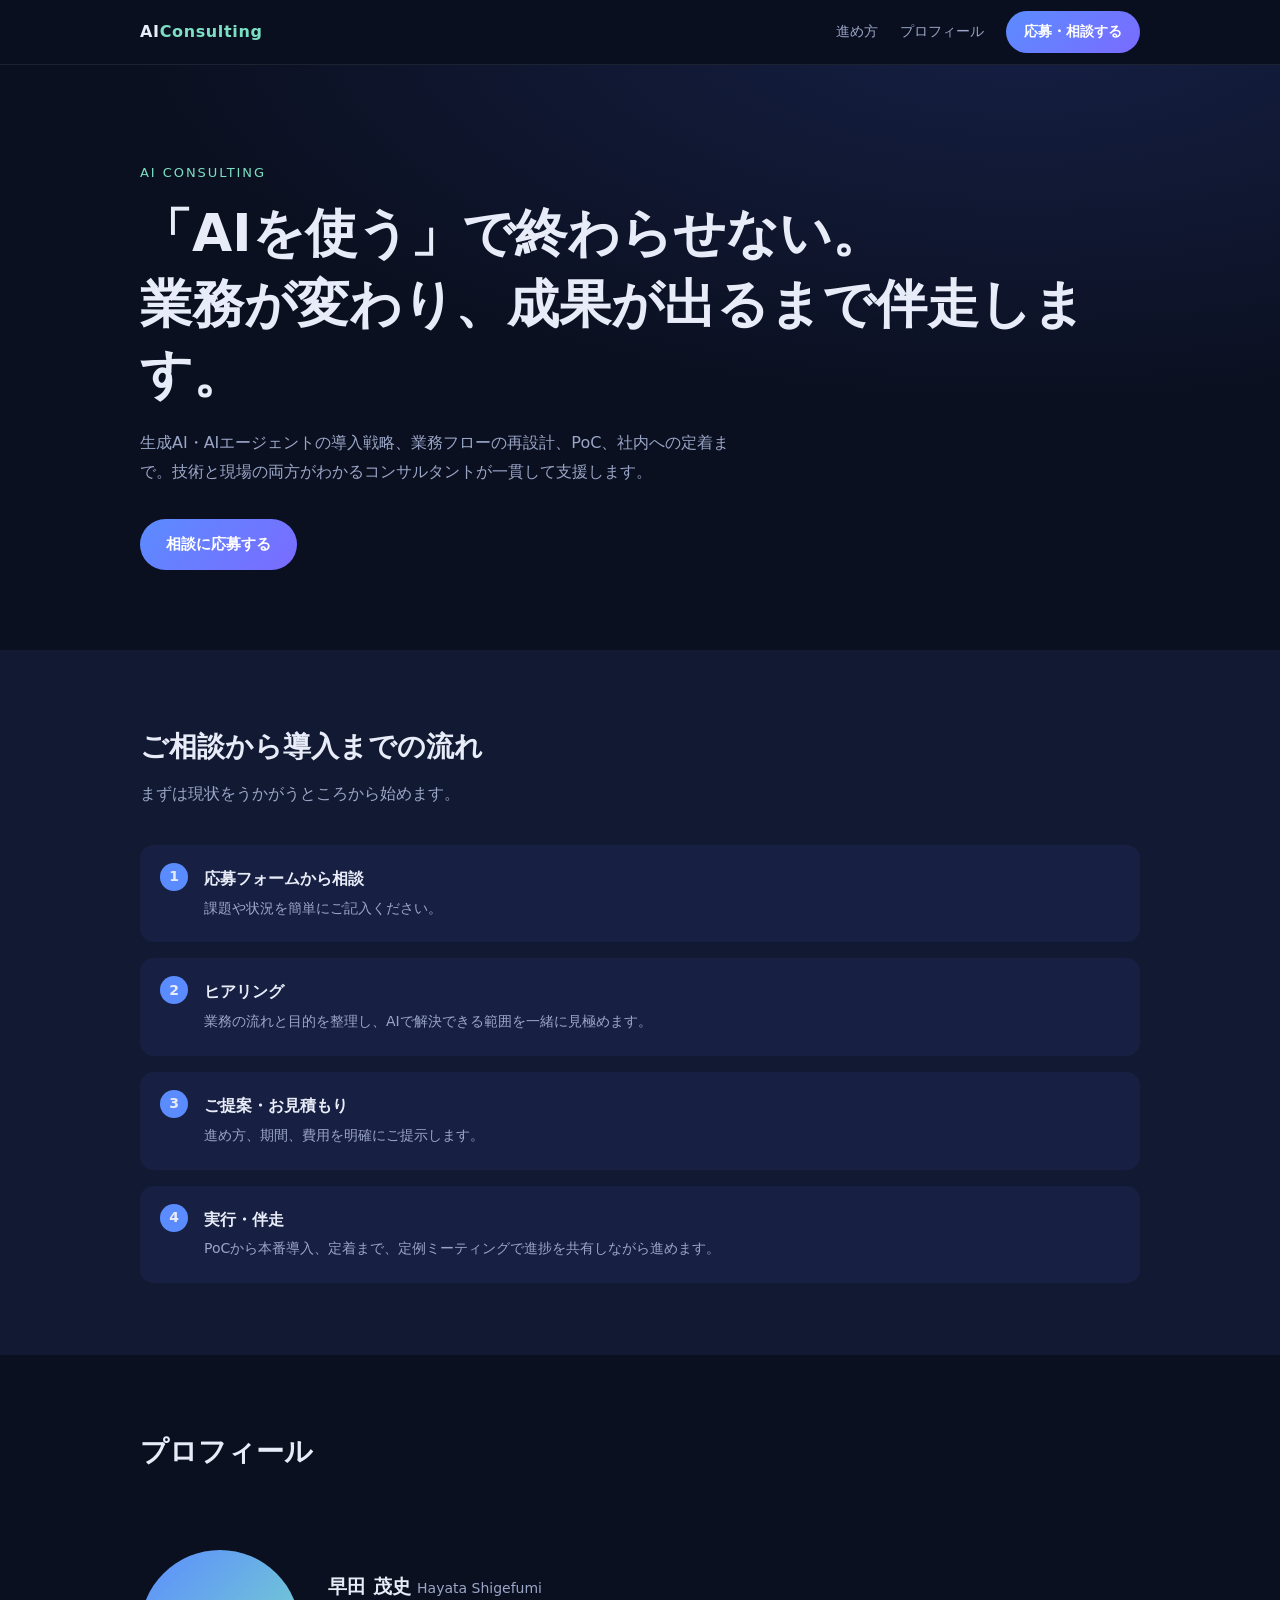
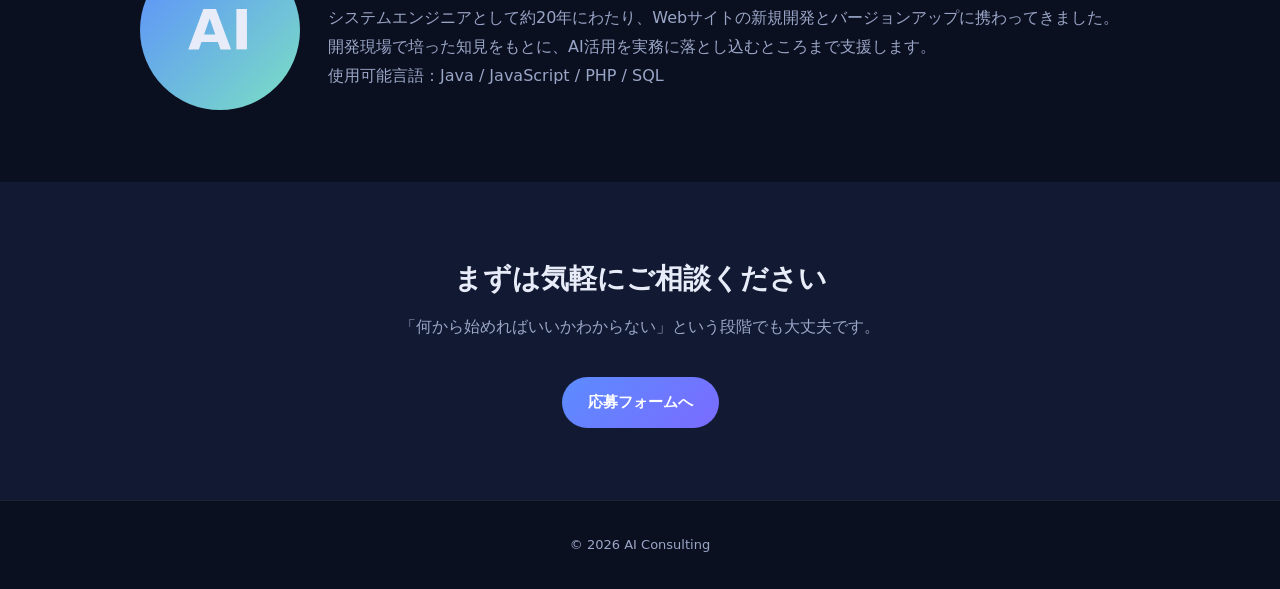
==== index.html @ e2d577fd "プロフィール欄に経歴と使用可能言語を追加 Co-Authored-By: Claude Sonnet 5.5 <noreply@anthropic.com>" ====
<!doctype html>
<html lang="ja">
<head>
<meta charset="utf-8">
<meta name="viewport" content="width=device-width, initial-scale=1">
<title>AIコンサルタント | 業務にAIを導入し、成果につなげる</title>
<meta name="description" content="AI導入の戦略設計からPoC、業務への定着まで伴走するAIコンサルタントのサイトです。">
<link rel="stylesheet" href="style.css">
</head>
<body>
<header>
  <div class="wrap">
    <a href="index.html" class="logo">AI<span>Consulting</span></a>
    <nav>
      <a href="#flow" class="hide">進め方</a>
      <a href="#about" class="hide">プロフィール</a>
      <a href="apply.html" class="btn">応募・相談する</a>
    </nav>
  </div>
</header>

<main>
  <div class="hero">
    <div class="wrap">
      <div class="tag">AI CONSULTING</div>
      <h1>「AIを使う」で終わらせない。<br>業務が変わり、成果が出るまで伴走します。</h1>
      <p>生成AI・AIエージェントの導入戦略、業務フローの再設計、PoC、社内への定着まで。技術と現場の両方がわかるコンサルタントが一貫して支援します。</p>
      <div class="cta">
        <a href="apply.html" class="btn">相談に応募する</a>
      </div>
    </div>
  </div>

  <section id="flow" class="alt">
    <div class="wrap">
      <h2>ご相談から導入までの流れ</h2>
      <p class="lead">まずは現状をうかがうところから始めます。</p>
      <ol class="steps">
        <li><b>応募フォームから相談</b><span>課題や状況を簡単にご記入ください。</span></li>
        <li><b>ヒアリング</b><span>業務の流れと目的を整理し、AIで解決できる範囲を一緒に見極めます。</span></li>
        <li><b>ご提案・お見積もり</b><span>進め方、期間、費用を明確にご提示します。</span></li>
        <li><b>実行・伴走</b><span>PoCから本番導入、定着まで、定例ミーティングで進捗を共有しながら進めます。</span></li>
      </ol>
    </div>
  </section>

  <section id="about">
    <div class="wrap">
      <h2>プロフィール</h2>
      <p class="lead">&nbsp;</p>
      <div class="profile">
        <div class="avatar">AI</div>
        <div>
          <h3>早田 茂史 <span style="color:var(--muted);font-weight:400;font-size:14px">Hayata Shigefumi</span></h3>
          <p style="color:var(--muted)">システムエンジニアとして約20年にわたり、Webサイトの新規開発とバージョンアップに携わってきました。<br>開発現場で培った知見をもとに、AI活用を実務に落とし込むところまで支援します。<br>使用可能言語：Java / JavaScript / PHP / SQL</p>
        </div>
      </div>
    </div>
  </section>

  <section class="alt cta-band">
    <div class="wrap">
      <h2>まずは気軽にご相談ください</h2>
      <p class="lead">「何から始めればいいかわからない」という段階でも大丈夫です。</p>
      <a href="apply.html" class="btn">応募フォームへ</a>
    </div>
  </section>
</main>

<footer>© 2026 AI Consulting</footer>
</body>
</html>
---- style.css ----
:root {
  --bg: #0b1020;
  --bg2: #121a33;
  --card: #172042;
  --text: #e8ecf8;
  --muted: #9aa6c7;
  --accent: #5b8cff;
  --accent2: #7be0c3;
  --radius: 14px;
}
* { box-sizing: border-box; margin: 0; padding: 0; }
html { scroll-behavior: smooth; }
body {
  font-family: "Hiragino Sans", "Yu Gothic UI", "Meiryo", system-ui, sans-serif;
  background: var(--bg);
  color: var(--text);
  line-height: 1.8;
}
a { color: inherit; text-decoration: none; }
.wrap { max-width: 1040px; margin: 0 auto; padding: 0 20px; }

header {
  position: sticky; top: 0; z-index: 10;
  background: rgba(11,16,32,.85); backdrop-filter: blur(8px);
  border-bottom: 1px solid #ffffff14;
}
header .wrap { display: flex; align-items: center; justify-content: space-between; height: 64px; }
.logo { font-weight: 700; letter-spacing: .04em; }
.logo span { color: var(--accent2); }
nav { display: flex; gap: 22px; align-items: center; font-size: 14px; color: var(--muted); }
nav a:hover { color: var(--text); }

.btn {
  display: inline-block; padding: 12px 26px; border-radius: 999px;
  background: linear-gradient(135deg, var(--accent), #7a6bff);
  color: #fff; font-weight: 700; border: 0; cursor: pointer; font-size: 15px;
}
.btn:hover { filter: brightness(1.1); }
.btn.ghost { background: transparent; border: 1px solid #ffffff33; color: var(--text); }
nav .btn { padding: 8px 18px; font-size: 14px; color: #fff; }

.hero { padding: 96px 0 80px; background: radial-gradient(900px 400px at 80% -10%, #2a3f8f55, transparent); }
.hero .tag { color: var(--accent2); font-size: 13px; letter-spacing: .15em; }
.hero h1 { font-size: clamp(30px, 5.5vw, 52px); line-height: 1.35; margin: 14px 0 20px; }
.hero p { color: var(--muted); max-width: 620px; margin-bottom: 32px; }
.hero .cta { display: flex; gap: 14px; flex-wrap: wrap; }

section { padding: 72px 0; }
section.alt { background: var(--bg2); }
h2 { font-size: 28px; margin-bottom: 8px; }
.lead { color: var(--muted); margin-bottom: 36px; }

.grid { display: grid; gap: 20px; grid-template-columns: repeat(auto-fit, minmax(260px, 1fr)); }
.card { background: var(--card); border: 1px solid #ffffff12; border-radius: var(--radius); padding: 26px; }
.card .num { color: var(--accent2); font-weight: 700; font-size: 13px; letter-spacing: .1em; }
.card h3 { margin: 6px 0 8px; font-size: 18px; }
.card p { color: var(--muted); font-size: 14px; }

.steps { counter-reset: s; display: grid; gap: 16px; }
.steps li { list-style: none; background: var(--card); border-radius: var(--radius); padding: 20px 20px 20px 64px; position: relative; }
.steps li::before {
  counter-increment: s; content: counter(s);
  position: absolute; left: 20px; top: 18px; width: 28px; height: 28px; border-radius: 50%;
  background: var(--accent); display: grid; place-items: center; font-weight: 700; font-size: 14px;
}
.steps b { display: block; }
.steps span { color: var(--muted); font-size: 14px; }

.profile { display: grid; gap: 28px; grid-template-columns: 160px 1fr; align-items: center; }
.avatar { width: 160px; height: 160px; border-radius: 50%; background: linear-gradient(135deg, var(--accent), var(--accent2)); display: grid; place-items: center; font-size: 56px; font-weight: 700; }
@media (max-width: 640px) { .profile { grid-template-columns: 1fr; } nav a.hide { display: none; } }

.cta-band { text-align: center; }
footer { padding: 32px 0; text-align: center; color: var(--muted); font-size: 13px; border-top: 1px solid #ffffff14; }

/* form */
.form-wrap { max-width: 680px; margin: 0 auto; padding: 56px 20px 80px; }
form { background: var(--card); border-radius: var(--radius); padding: 32px; border: 1px solid #ffffff12; }
.field { margin-bottom: 22px; }
label, legend { display: block; font-weight: 700; font-size: 14px; margin-bottom: 6px; }
.req { color: #ff8a8a; font-size: 12px; margin-left: 6px; }
input[type=text], input[type=email], input[type=tel], select, textarea {
  width: 100%; padding: 12px 14px; border-radius: 10px; border: 1px solid #ffffff2a;
  background: #0d1430; color: var(--text); font: inherit;
}
input:focus, select:focus, textarea:focus { outline: 2px solid var(--accent); border-color: transparent; }
textarea { min-height: 150px; resize: vertical; }
fieldset { border: 0; }
.checks { display: flex; flex-wrap: wrap; gap: 10px 18px; }
.checks label { font-weight: 400; display: flex; gap: 6px; align-items: center; margin: 0; }
.error { color: #ff8a8a; font-size: 13px; margin-top: 4px; display: none; }
.field.invalid .error { display: block; }
.field.invalid input, .field.invalid select, .field.invalid textarea { border-color: #ff8a8a; }
.note { color: var(--muted); font-size: 13px; }
.thanks { display: none; text-align: center; padding: 40px 10px; }
.thanks h2 { color: var(--accent2); }
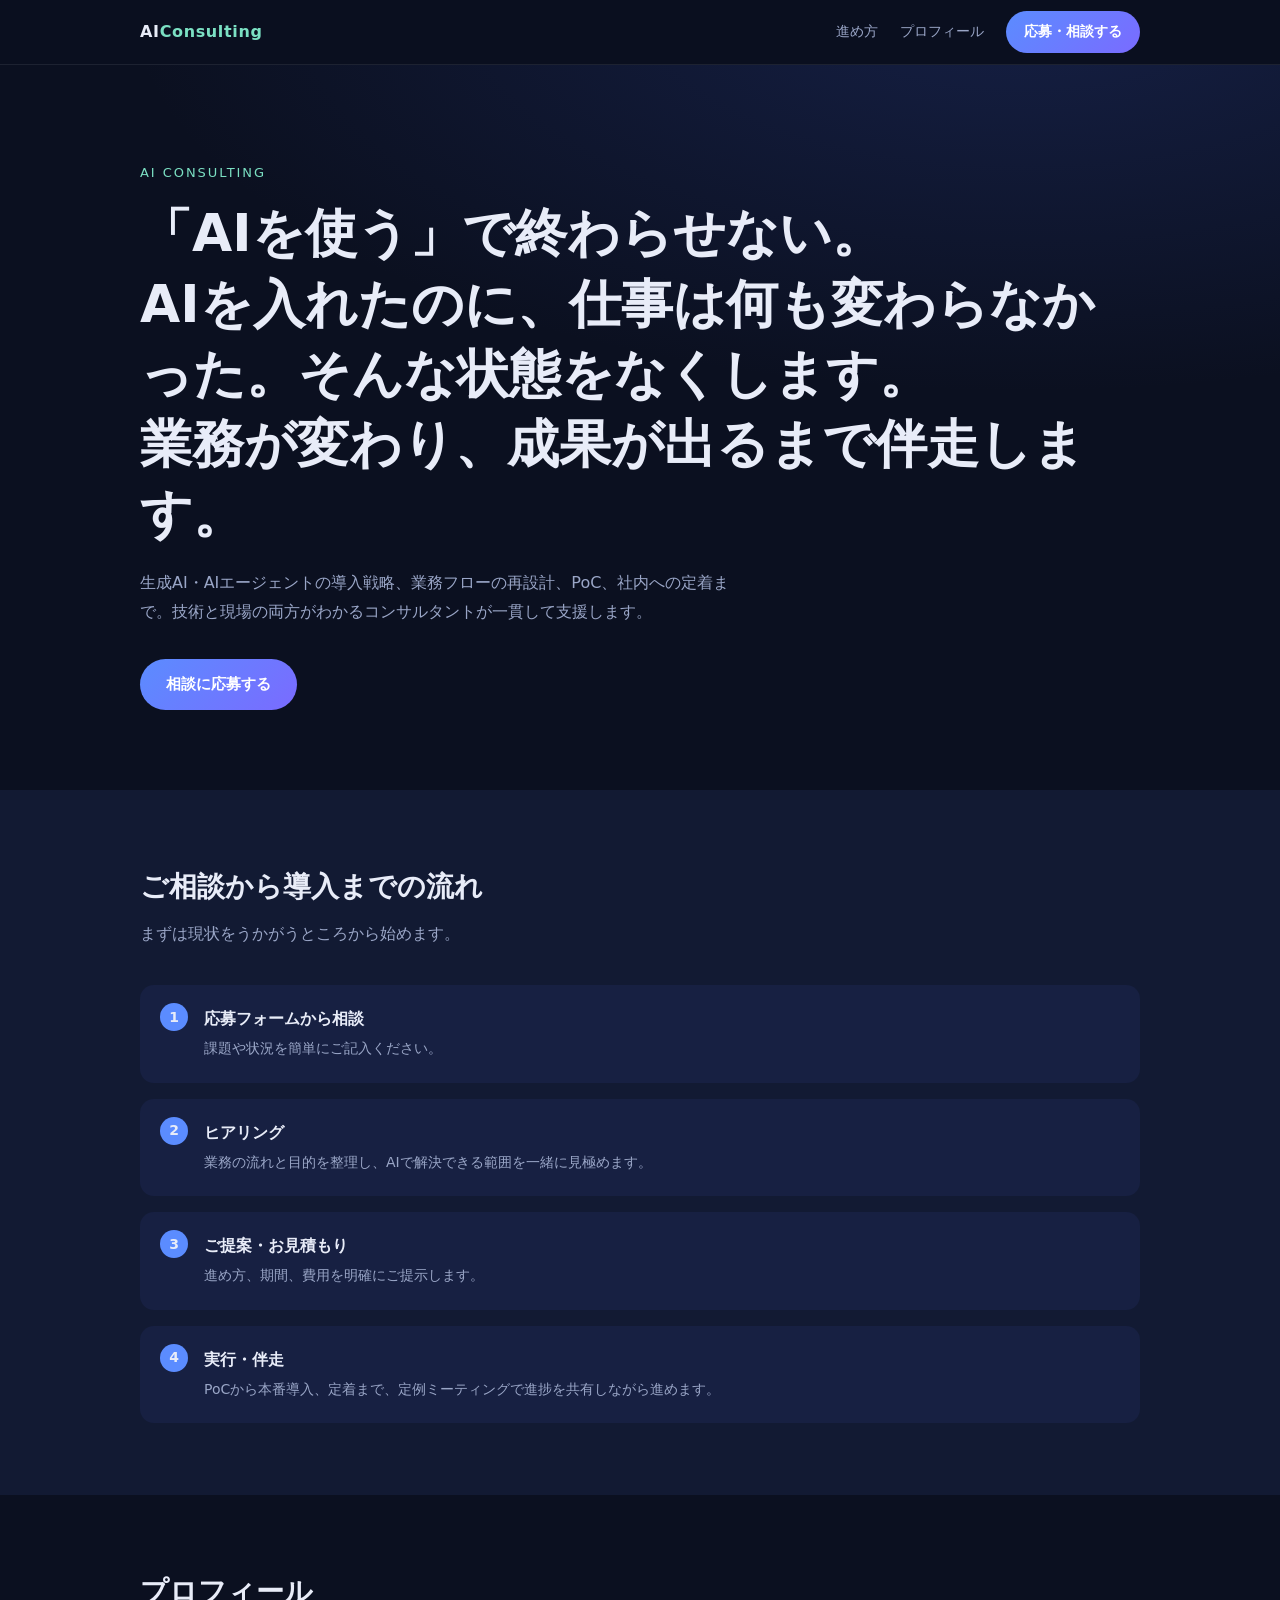
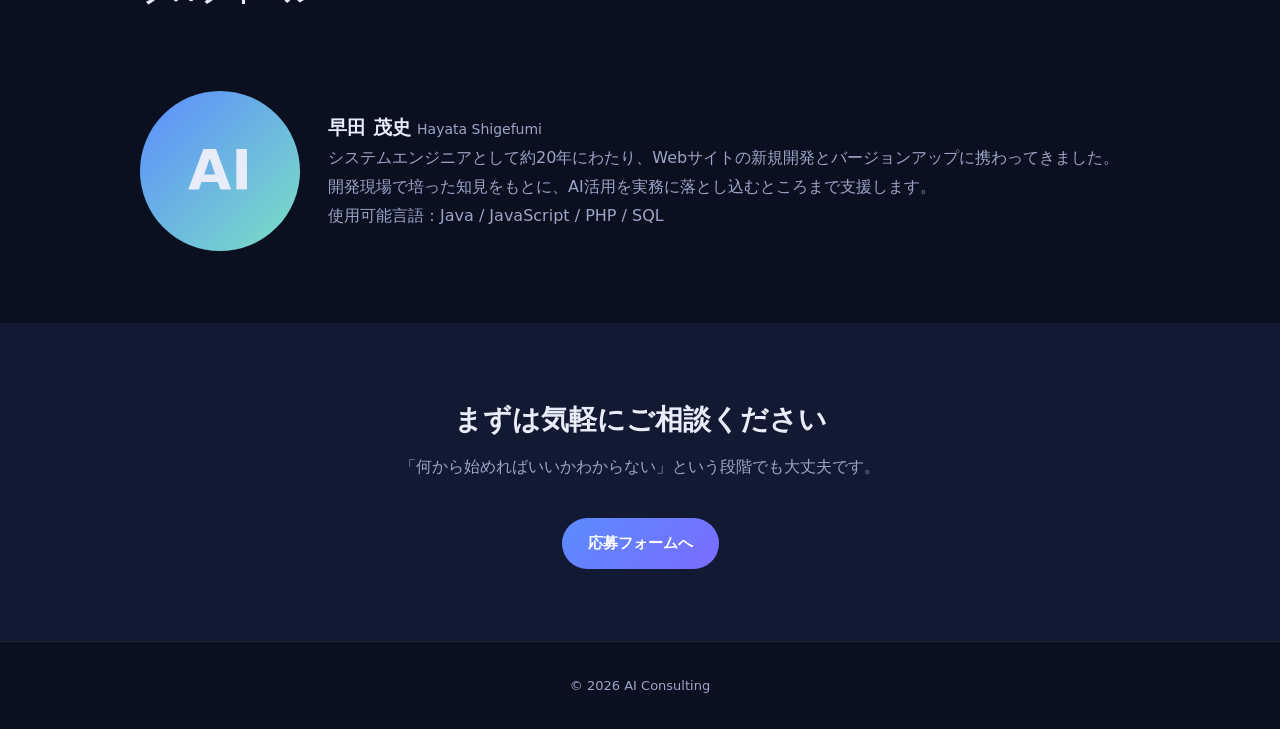
==== commit 93600d86: "ヒーローのキャッチコピーに「AIを入れても変わらない」の一文を追加 Co-Authored-By: Claude Sonnet 5.5 <noreply@anthropic.com>" ====
--- a/index.html
+++ b/index.html
@@ -23,7 +23,7 @@
   <div class="hero">
     <div class="wrap">
       <div class="tag">AI CONSULTING</div>
-      <h1>「AIを使う」で終わらせない。<br>業務が変わり、成果が出るまで伴走します。</h1>
+      <h1>「AIを使う」で終わらせない。<br>AIを入れたのに、仕事は何も変わらなかった。そんな状態をなくします。<br>業務が変わり、成果が出るまで伴走します。</h1>
       <p>生成AI・AIエージェントの導入戦略、業務フローの再設計、PoC、社内への定着まで。技術と現場の両方がわかるコンサルタントが一貫して支援します。</p>
       <div class="cta">
         <a href="apply.html" class="btn">相談に応募する</a>
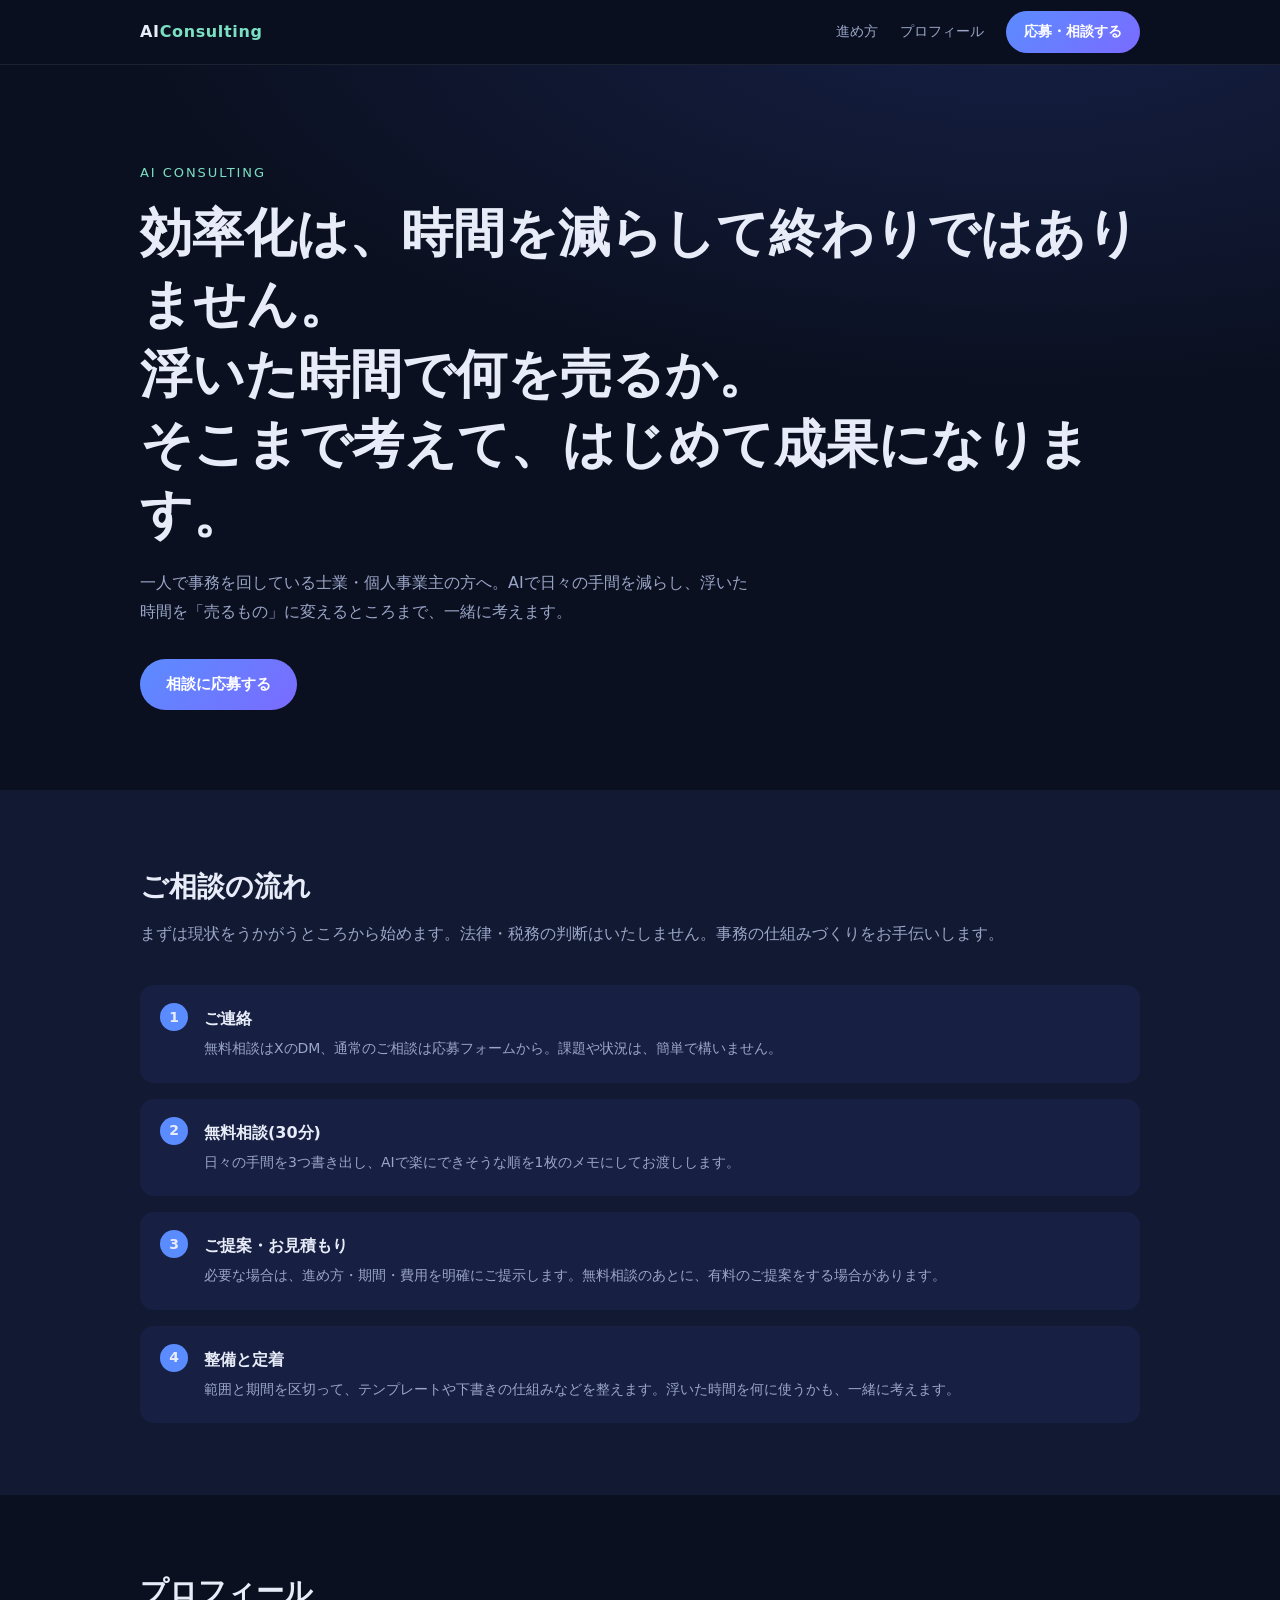
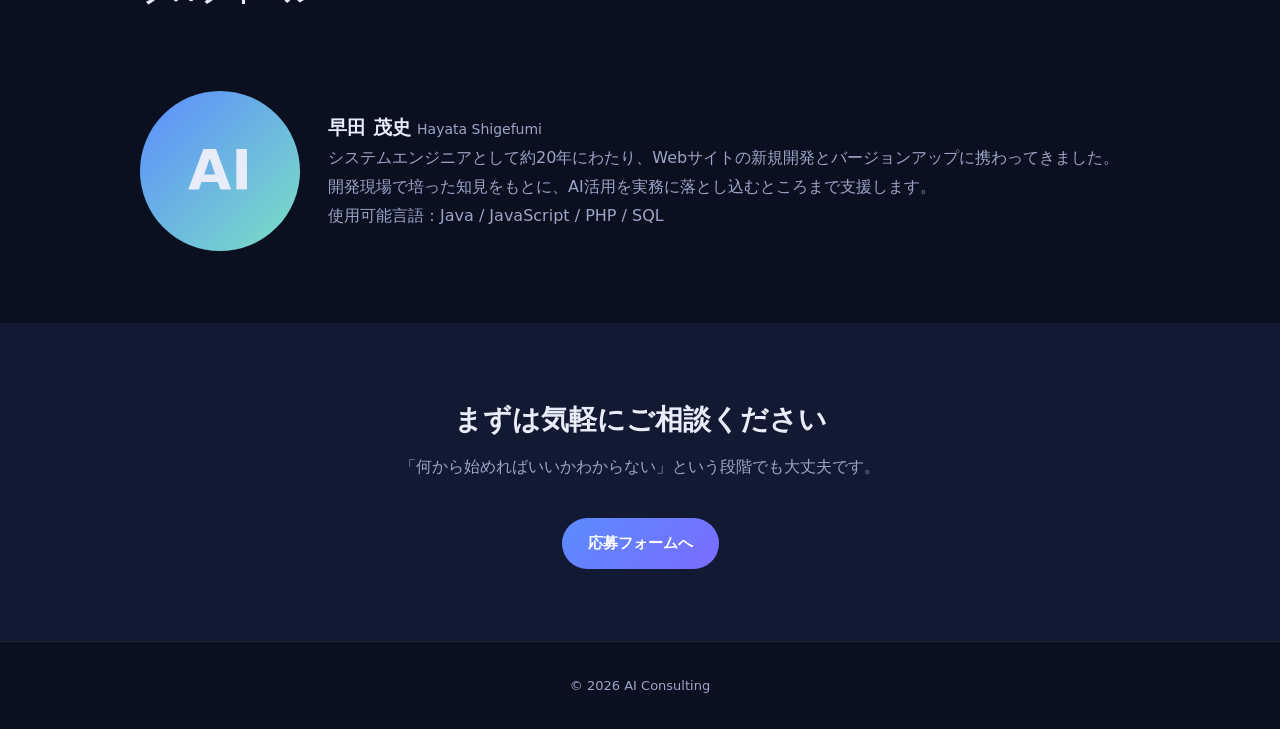
==== commit 826dea1f: "士業・個人事業主向けに文面を変更 Co-Authored-By: Claude Sonnet 5.5 <noreply@anthropic.com>" ====
--- a/index.html
+++ b/index.html
@@ -3,8 +3,8 @@
 <head>
 <meta charset="utf-8">
 <meta name="viewport" content="width=device-width, initial-scale=1">
-<title>AIコンサルタント | 業務にAIを導入し、成果につなげる</title>
-<meta name="description" content="AI導入の戦略設計からPoC、業務への定着まで伴走するAIコンサルタントのサイトです。">
+<title>AIコンサルタント | 事務をAIで楽にし、浮いた時間の使い道まで考える</title>
+<meta name="description" content="一人で事務を回している士業・個人事業主の方向けに、AIで手間を減らし、浮いた時間で何を売るかまで一緒に考えるAIコンサルタントのサイトです。">
 <link rel="stylesheet" href="style.css">
 </head>
 <body>
@@ -23,8 +23,8 @@
   <div class="hero">
     <div class="wrap">
       <div class="tag">AI CONSULTING</div>
-      <h1>「AIを使う」で終わらせない。<br>AIを入れたのに、仕事は何も変わらなかった。そんな状態をなくします。<br>業務が変わり、成果が出るまで伴走します。</h1>
-      <p>生成AI・AIエージェントの導入戦略、業務フローの再設計、PoC、社内への定着まで。技術と現場の両方がわかるコンサルタントが一貫して支援します。</p>
+      <h1>効率化は、時間を減らして終わりではありません。<br>浮いた時間で何を売るか。<br>そこまで考えて、はじめて成果になります。</h1>
+      <p>一人で事務を回している士業・個人事業主の方へ。AIで日々の手間を減らし、浮いた時間を「売るもの」に変えるところまで、一緒に考えます。</p>
       <div class="cta">
         <a href="apply.html" class="btn">相談に応募する</a>
       </div>
@@ -33,13 +33,13 @@
 
   <section id="flow" class="alt">
     <div class="wrap">
-      <h2>ご相談から導入までの流れ</h2>
-      <p class="lead">まずは現状をうかがうところから始めます。</p>
+      <h2>ご相談の流れ</h2>
+      <p class="lead">まずは現状をうかがうところから始めます。法律・税務の判断はいたしません。事務の仕組みづくりをお手伝いします。</p>
       <ol class="steps">
-        <li><b>応募フォームから相談</b><span>課題や状況を簡単にご記入ください。</span></li>
-        <li><b>ヒアリング</b><span>業務の流れと目的を整理し、AIで解決できる範囲を一緒に見極めます。</span></li>
-        <li><b>ご提案・お見積もり</b><span>進め方、期間、費用を明確にご提示します。</span></li>
-        <li><b>実行・伴走</b><span>PoCから本番導入、定着まで、定例ミーティングで進捗を共有しながら進めます。</span></li>
+        <li><b>ご連絡</b><span>無料相談は<a href="https://x.com/kuronekoChance" target="_blank" rel="noopener">XのDM</a>、通常のご相談は応募フォームから。課題や状況は、簡単で構いません。</span></li>
+        <li><b>無料相談(30分)</b><span>日々の手間を3つ書き出し、AIで楽にできそうな順を1枚のメモにしてお渡しします。</span></li>
+        <li><b>ご提案・お見積もり</b><span>必要な場合は、進め方・期間・費用を明確にご提示します。無料相談のあとに、有料のご提案をする場合があります。</span></li>
+        <li><b>整備と定着</b><span>範囲と期間を区切って、テンプレートや下書きの仕組みなどを整えます。浮いた時間を何に使うかも、一緒に考えます。</span></li>
       </ol>
     </div>
   </section>
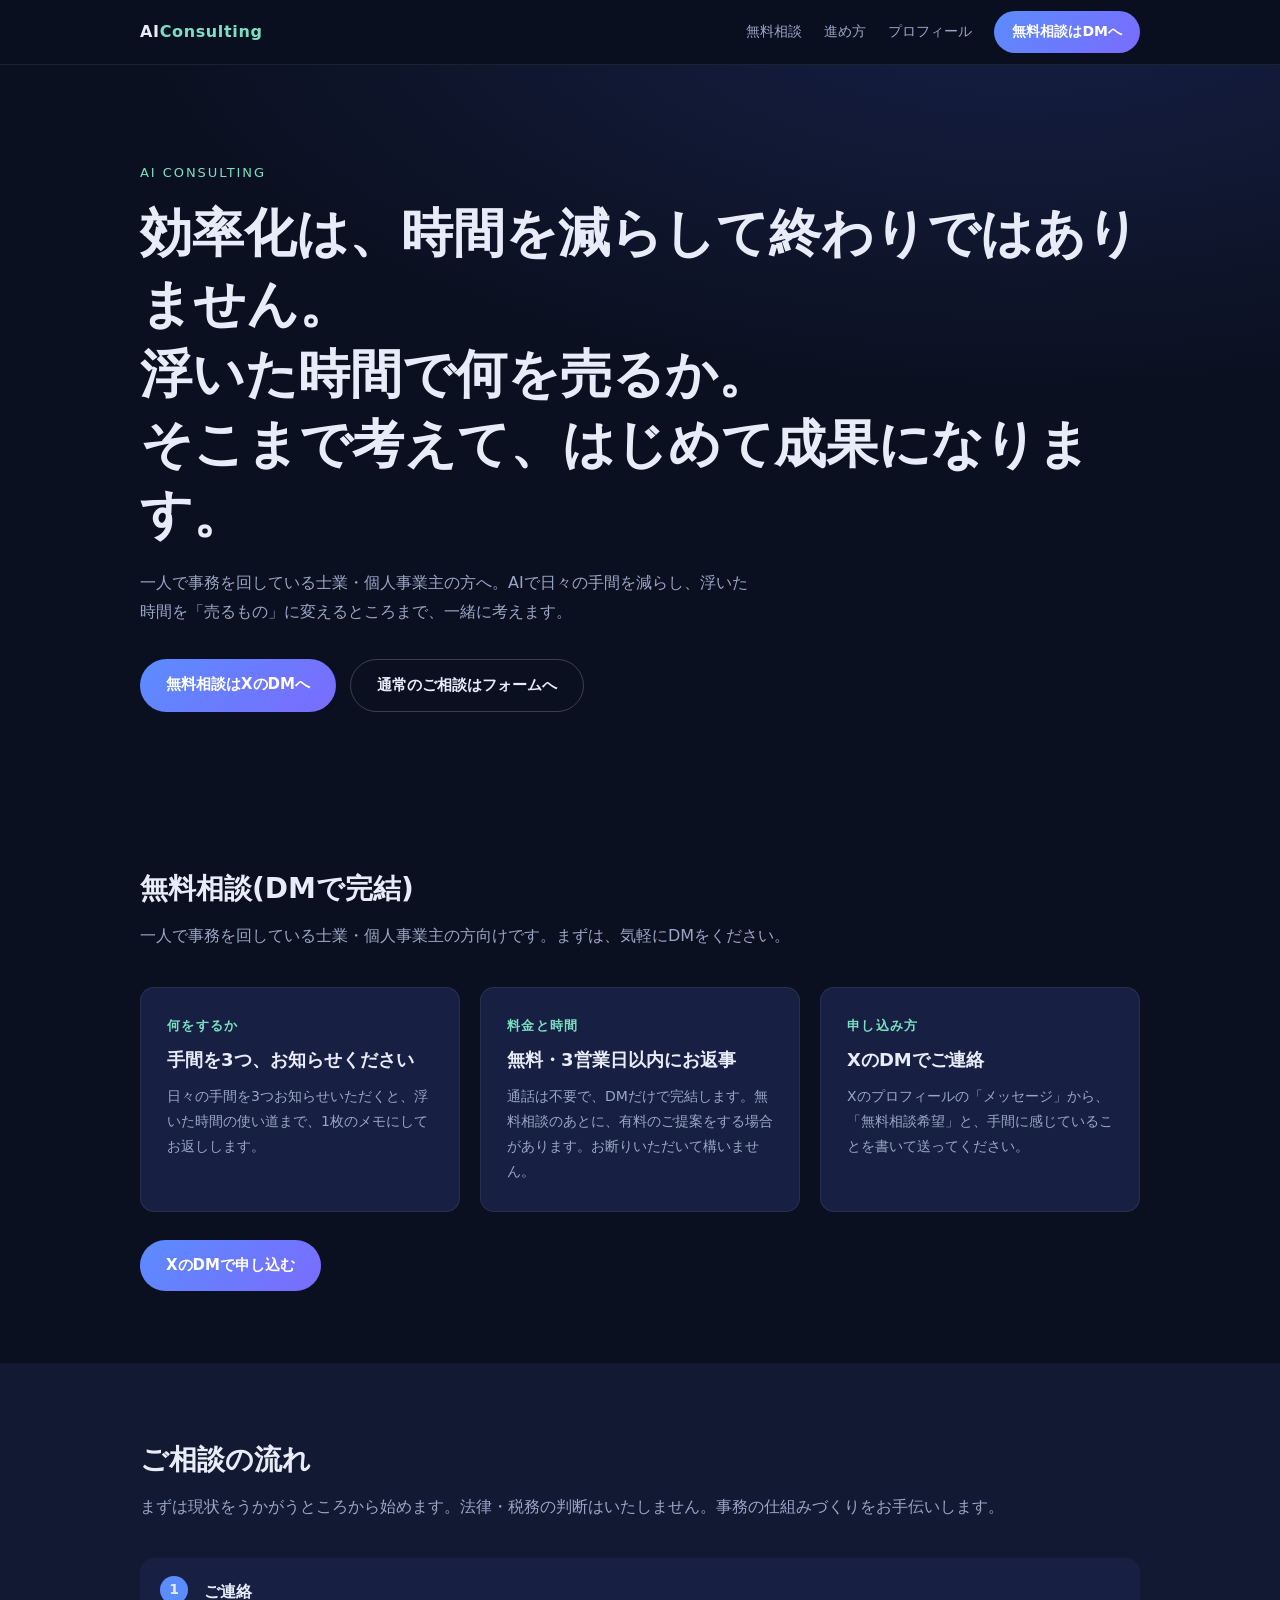
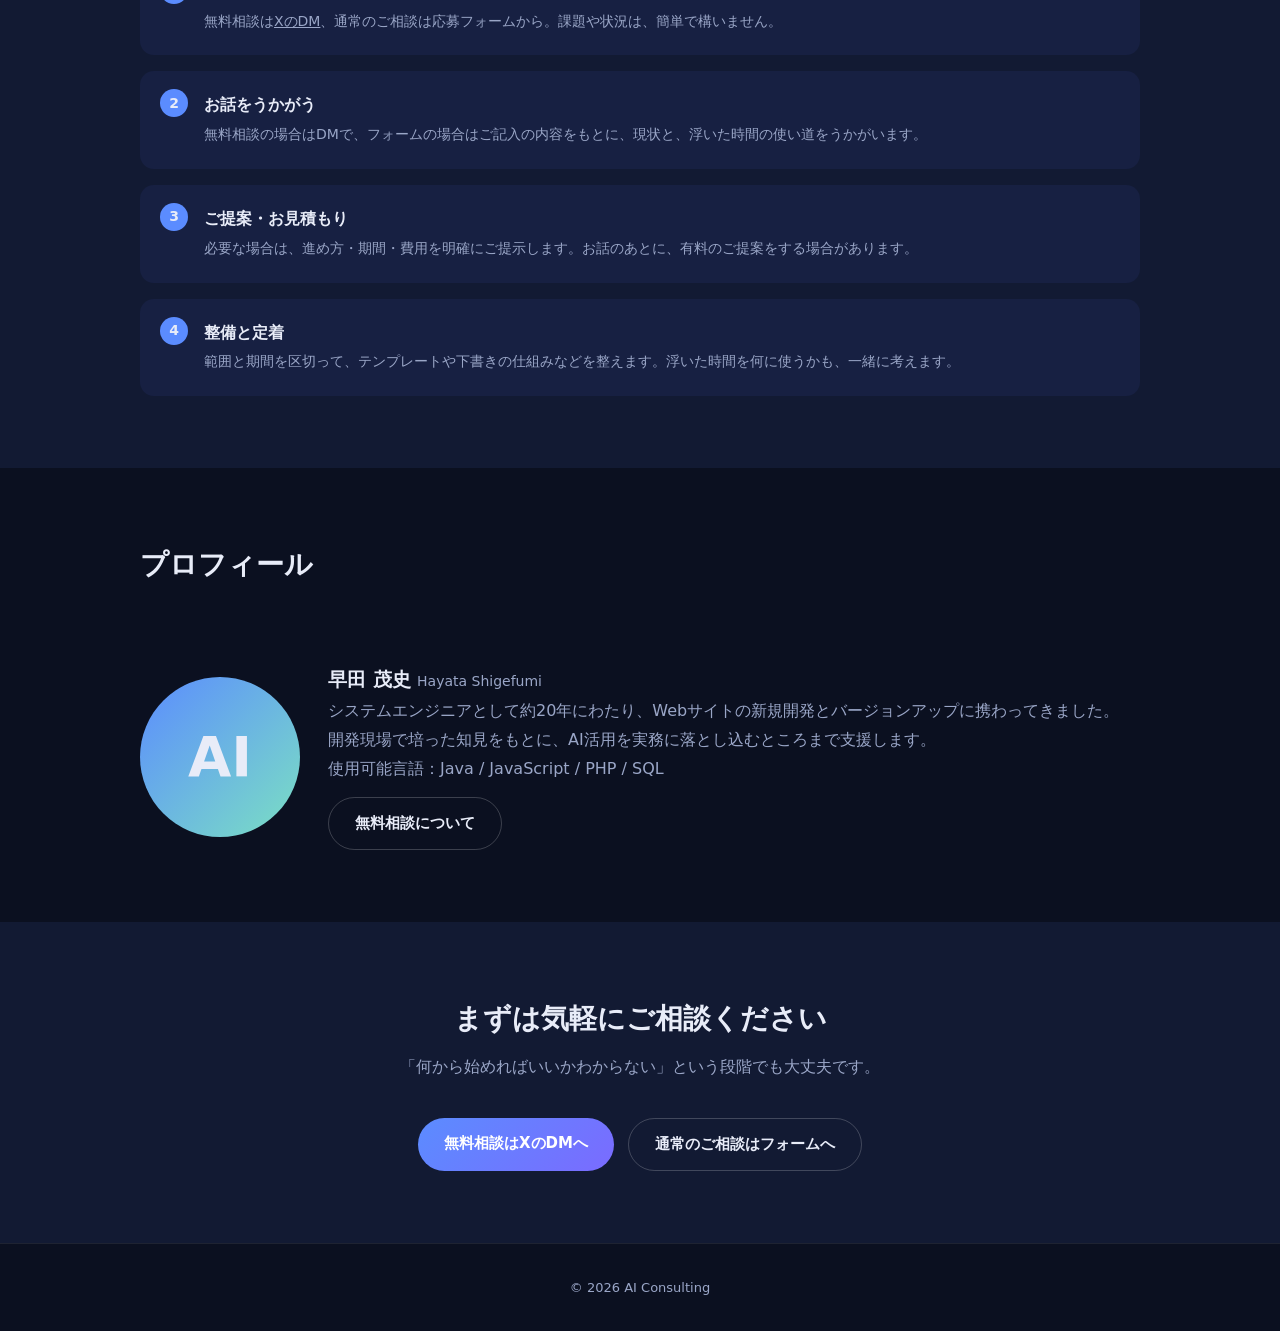
==== commit 91705cfb: "無料相談の案内を追加し、DMで完結する形に変更 Co-Authored-By: Claude Sonnet 5.5 <noreply@anthropic.com>" ====
--- a/index.html
+++ b/index.html
@@ -12,9 +12,10 @@
   <div class="wrap">
     <a href="index.html" class="logo">AI<span>Consulting</span></a>
     <nav>
+      <a href="#free" class="hide">無料相談</a>
       <a href="#flow" class="hide">進め方</a>
       <a href="#about" class="hide">プロフィール</a>
-      <a href="apply.html" class="btn">応募・相談する</a>
+      <a href="https://x.com/kuronekoChance" target="_blank" rel="noopener" class="btn">無料相談はDMへ</a>
     </nav>
   </div>
 </header>
@@ -26,19 +27,45 @@
       <h1>効率化は、時間を減らして終わりではありません。<br>浮いた時間で何を売るか。<br>そこまで考えて、はじめて成果になります。</h1>
       <p>一人で事務を回している士業・個人事業主の方へ。AIで日々の手間を減らし、浮いた時間を「売るもの」に変えるところまで、一緒に考えます。</p>
       <div class="cta">
-        <a href="apply.html" class="btn">相談に応募する</a>
+        <a href="https://x.com/kuronekoChance" target="_blank" rel="noopener" class="btn">無料相談はXのDMへ</a>
+        <a href="apply.html" class="btn ghost">通常のご相談はフォームへ</a>
       </div>
     </div>
   </div>
+
+  <section id="free">
+    <div class="wrap">
+      <h2>無料相談(DMで完結)</h2>
+      <p class="lead">一人で事務を回している士業・個人事業主の方向けです。まずは、気軽にDMをください。</p>
+      <div class="grid">
+        <div class="card">
+          <div class="num">何をするか</div>
+          <h3>手間を3つ、お知らせください</h3>
+          <p>日々の手間を3つお知らせいただくと、浮いた時間の使い道まで、1枚のメモにしてお返しします。</p>
+        </div>
+        <div class="card">
+          <div class="num">料金と時間</div>
+          <h3>無料・3営業日以内にお返事</h3>
+          <p>通話は不要で、DMだけで完結します。無料相談のあとに、有料のご提案をする場合があります。お断りいただいて構いません。</p>
+        </div>
+        <div class="card">
+          <div class="num">申し込み方</div>
+          <h3>XのDMでご連絡</h3>
+          <p>Xのプロフィールの「メッセージ」から、「無料相談希望」と、手間に感じていることを書いて送ってください。</p>
+        </div>
+      </div>
+      <p style="margin-top:28px"><a href="https://x.com/kuronekoChance" target="_blank" rel="noopener" class="btn">XのDMで申し込む</a></p>
+    </div>
+  </section>
 
   <section id="flow" class="alt">
     <div class="wrap">
       <h2>ご相談の流れ</h2>
       <p class="lead">まずは現状をうかがうところから始めます。法律・税務の判断はいたしません。事務の仕組みづくりをお手伝いします。</p>
       <ol class="steps">
-        <li><b>ご連絡</b><span>無料相談は<a href="https://x.com/kuronekoChance" target="_blank" rel="noopener">XのDM</a>、通常のご相談は応募フォームから。課題や状況は、簡単で構いません。</span></li>
-        <li><b>無料相談(30分)</b><span>日々の手間を3つ書き出し、AIで楽にできそうな順を1枚のメモにしてお渡しします。</span></li>
-        <li><b>ご提案・お見積もり</b><span>必要な場合は、進め方・期間・費用を明確にご提示します。無料相談のあとに、有料のご提案をする場合があります。</span></li>
+        <li><b>ご連絡</b><span>無料相談は<a href="https://x.com/kuronekoChance" target="_blank" rel="noopener" style="text-decoration:underline">XのDM</a>、通常のご相談は応募フォームから。課題や状況は、簡単で構いません。</span></li>
+        <li><b>お話をうかがう</b><span>無料相談の場合はDMで、フォームの場合はご記入の内容をもとに、現状と、浮いた時間の使い道をうかがいます。</span></li>
+        <li><b>ご提案・お見積もり</b><span>必要な場合は、進め方・期間・費用を明確にご提示します。お話のあとに、有料のご提案をする場合があります。</span></li>
         <li><b>整備と定着</b><span>範囲と期間を区切って、テンプレートや下書きの仕組みなどを整えます。浮いた時間を何に使うかも、一緒に考えます。</span></li>
       </ol>
     </div>
@@ -53,6 +80,7 @@
         <div>
           <h3>早田 茂史 <span style="color:var(--muted);font-weight:400;font-size:14px">Hayata Shigefumi</span></h3>
           <p style="color:var(--muted)">システムエンジニアとして約20年にわたり、Webサイトの新規開発とバージョンアップに携わってきました。<br>開発現場で培った知見をもとに、AI活用を実務に落とし込むところまで支援します。<br>使用可能言語：Java / JavaScript / PHP / SQL</p>
+          <p style="margin-top:14px"><a href="#free" class="btn ghost">無料相談について</a></p>
         </div>
       </div>
     </div>
@@ -62,7 +90,10 @@
     <div class="wrap">
       <h2>まずは気軽にご相談ください</h2>
       <p class="lead">「何から始めればいいかわからない」という段階でも大丈夫です。</p>
-      <a href="apply.html" class="btn">応募フォームへ</a>
+      <p style="display:flex;gap:14px;justify-content:center;flex-wrap:wrap">
+        <a href="https://x.com/kuronekoChance" target="_blank" rel="noopener" class="btn">無料相談はXのDMへ</a>
+        <a href="apply.html" class="btn ghost">通常のご相談はフォームへ</a>
+      </p>
     </div>
   </section>
 </main>
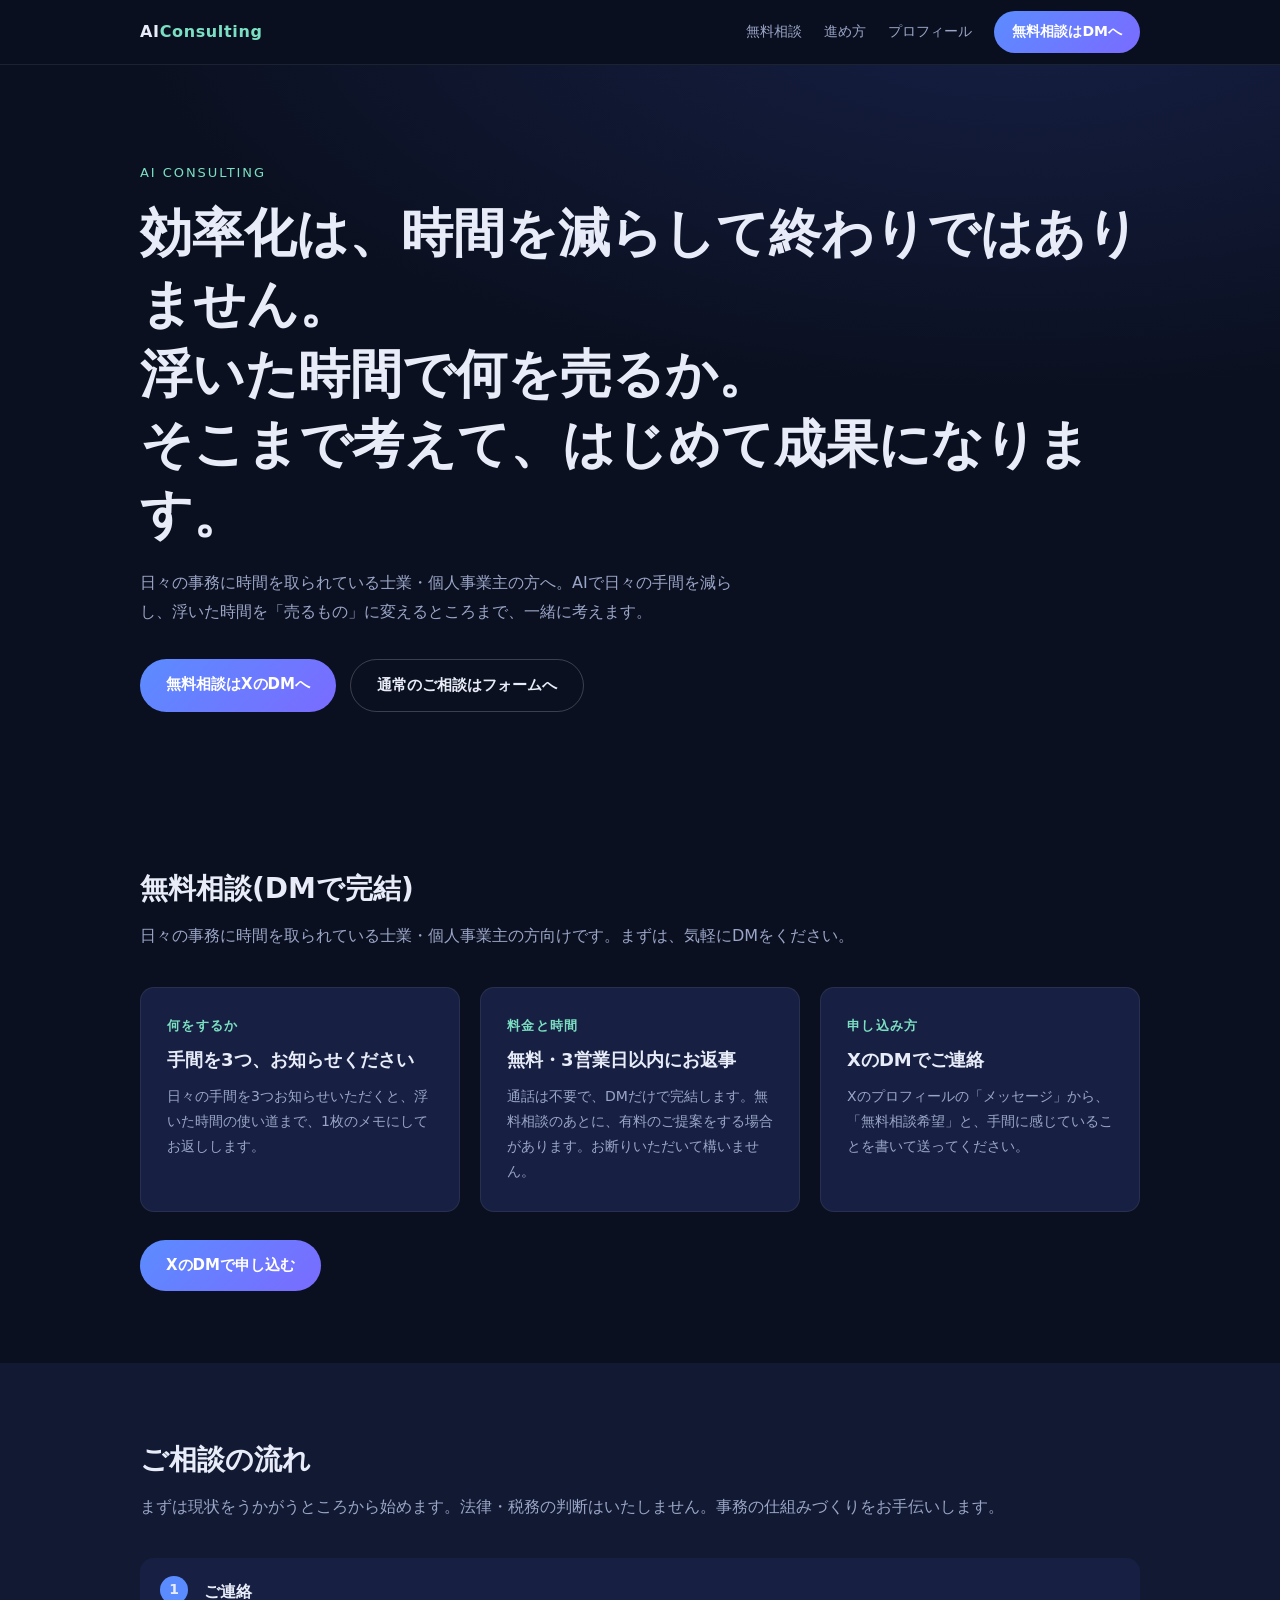
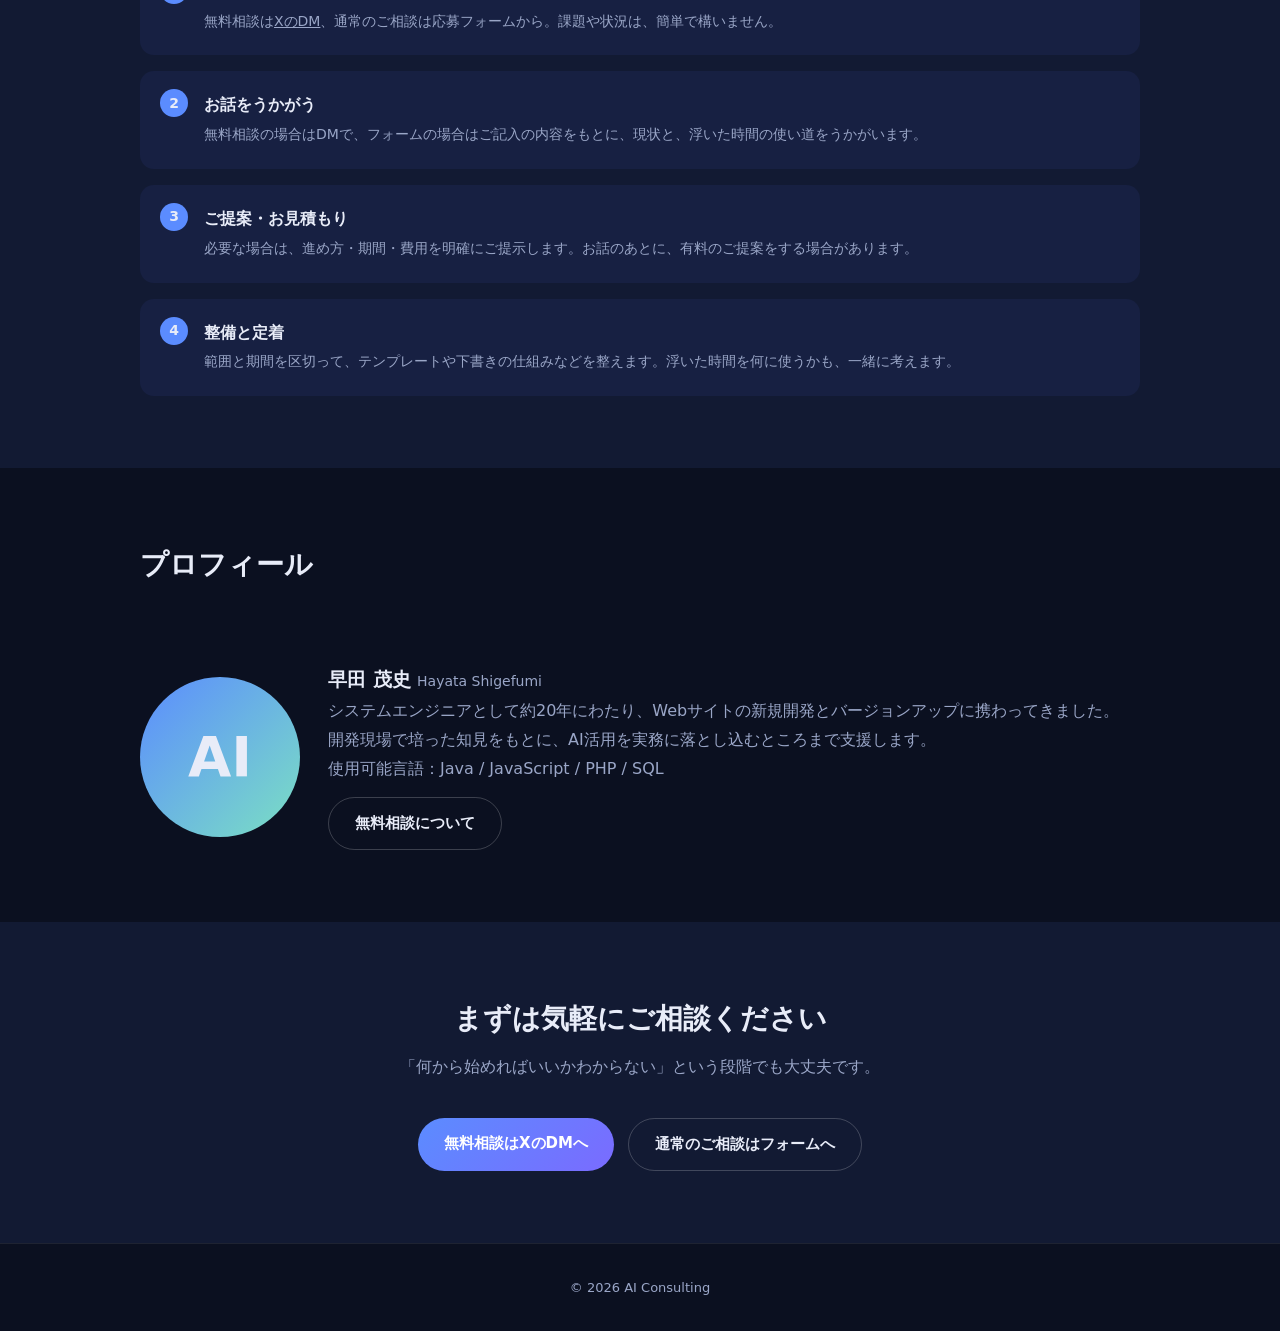
==== commit e6c8bd1b: "対象の書き方から「一人で」の限定を外す Co-Authored-By: Claude Sonnet 5.5 <noreply@anthropic.com>" ====
--- a/index.html
+++ b/index.html
@@ -4,7 +4,7 @@
 <meta charset="utf-8">
 <meta name="viewport" content="width=device-width, initial-scale=1">
 <title>AIコンサルタント | 事務をAIで楽にし、浮いた時間の使い道まで考える</title>
-<meta name="description" content="一人で事務を回している士業・個人事業主の方向けに、AIで手間を減らし、浮いた時間で何を売るかまで一緒に考えるAIコンサルタントのサイトです。">
+<meta name="description" content="日々の事務に時間を取られている士業・個人事業主の方向けに、AIで手間を減らし、浮いた時間で何を売るかまで一緒に考えるAIコンサルタントのサイトです。">
 <link rel="stylesheet" href="style.css">
 </head>
 <body>
@@ -25,7 +25,7 @@
     <div class="wrap">
       <div class="tag">AI CONSULTING</div>
       <h1>効率化は、時間を減らして終わりではありません。<br>浮いた時間で何を売るか。<br>そこまで考えて、はじめて成果になります。</h1>
-      <p>一人で事務を回している士業・個人事業主の方へ。AIで日々の手間を減らし、浮いた時間を「売るもの」に変えるところまで、一緒に考えます。</p>
+      <p>日々の事務に時間を取られている士業・個人事業主の方へ。AIで日々の手間を減らし、浮いた時間を「売るもの」に変えるところまで、一緒に考えます。</p>
       <div class="cta">
         <a href="https://x.com/kuronekoChance" target="_blank" rel="noopener" class="btn">無料相談はXのDMへ</a>
         <a href="apply.html" class="btn ghost">通常のご相談はフォームへ</a>
@@ -36,7 +36,7 @@
   <section id="free">
     <div class="wrap">
       <h2>無料相談(DMで完結)</h2>
-      <p class="lead">一人で事務を回している士業・個人事業主の方向けです。まずは、気軽にDMをください。</p>
+      <p class="lead">日々の事務に時間を取られている士業・個人事業主の方向けです。まずは、気軽にDMをください。</p>
       <div class="grid">
         <div class="card">
           <div class="num">何をするか</div>
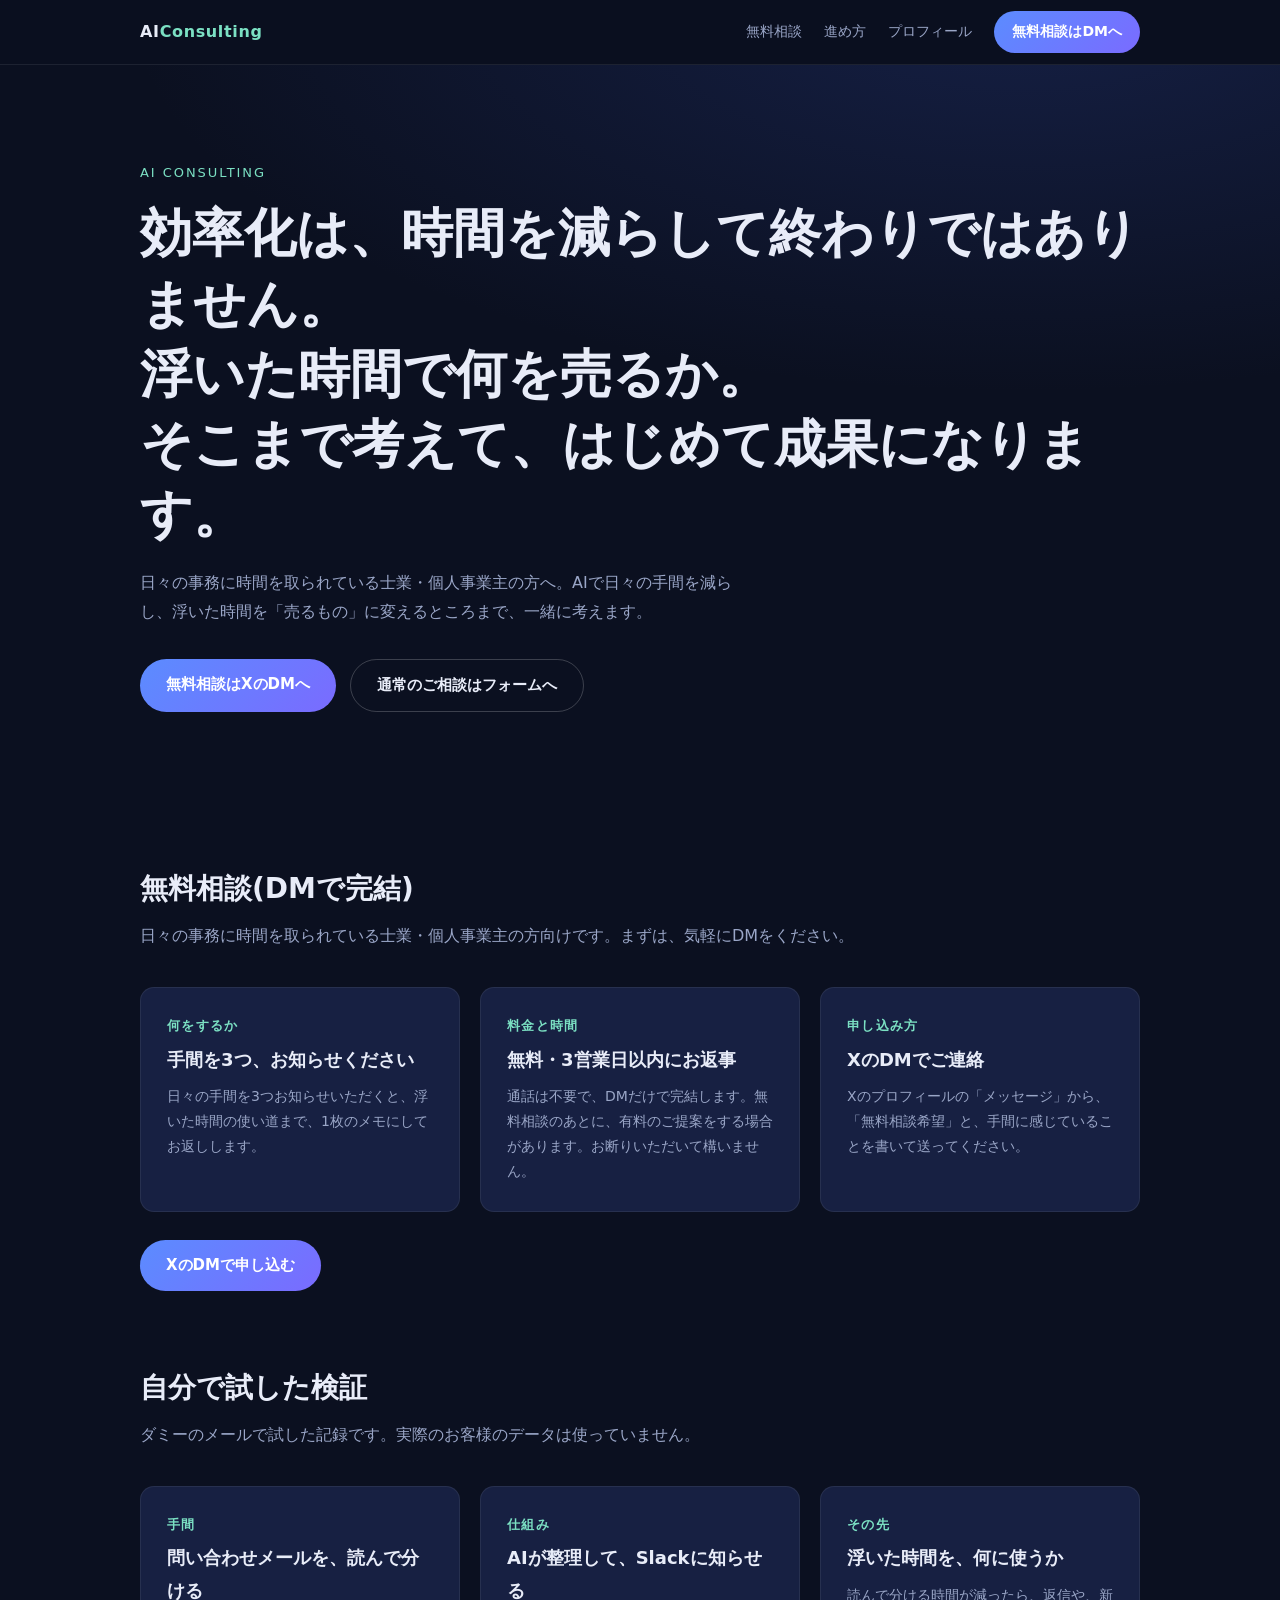
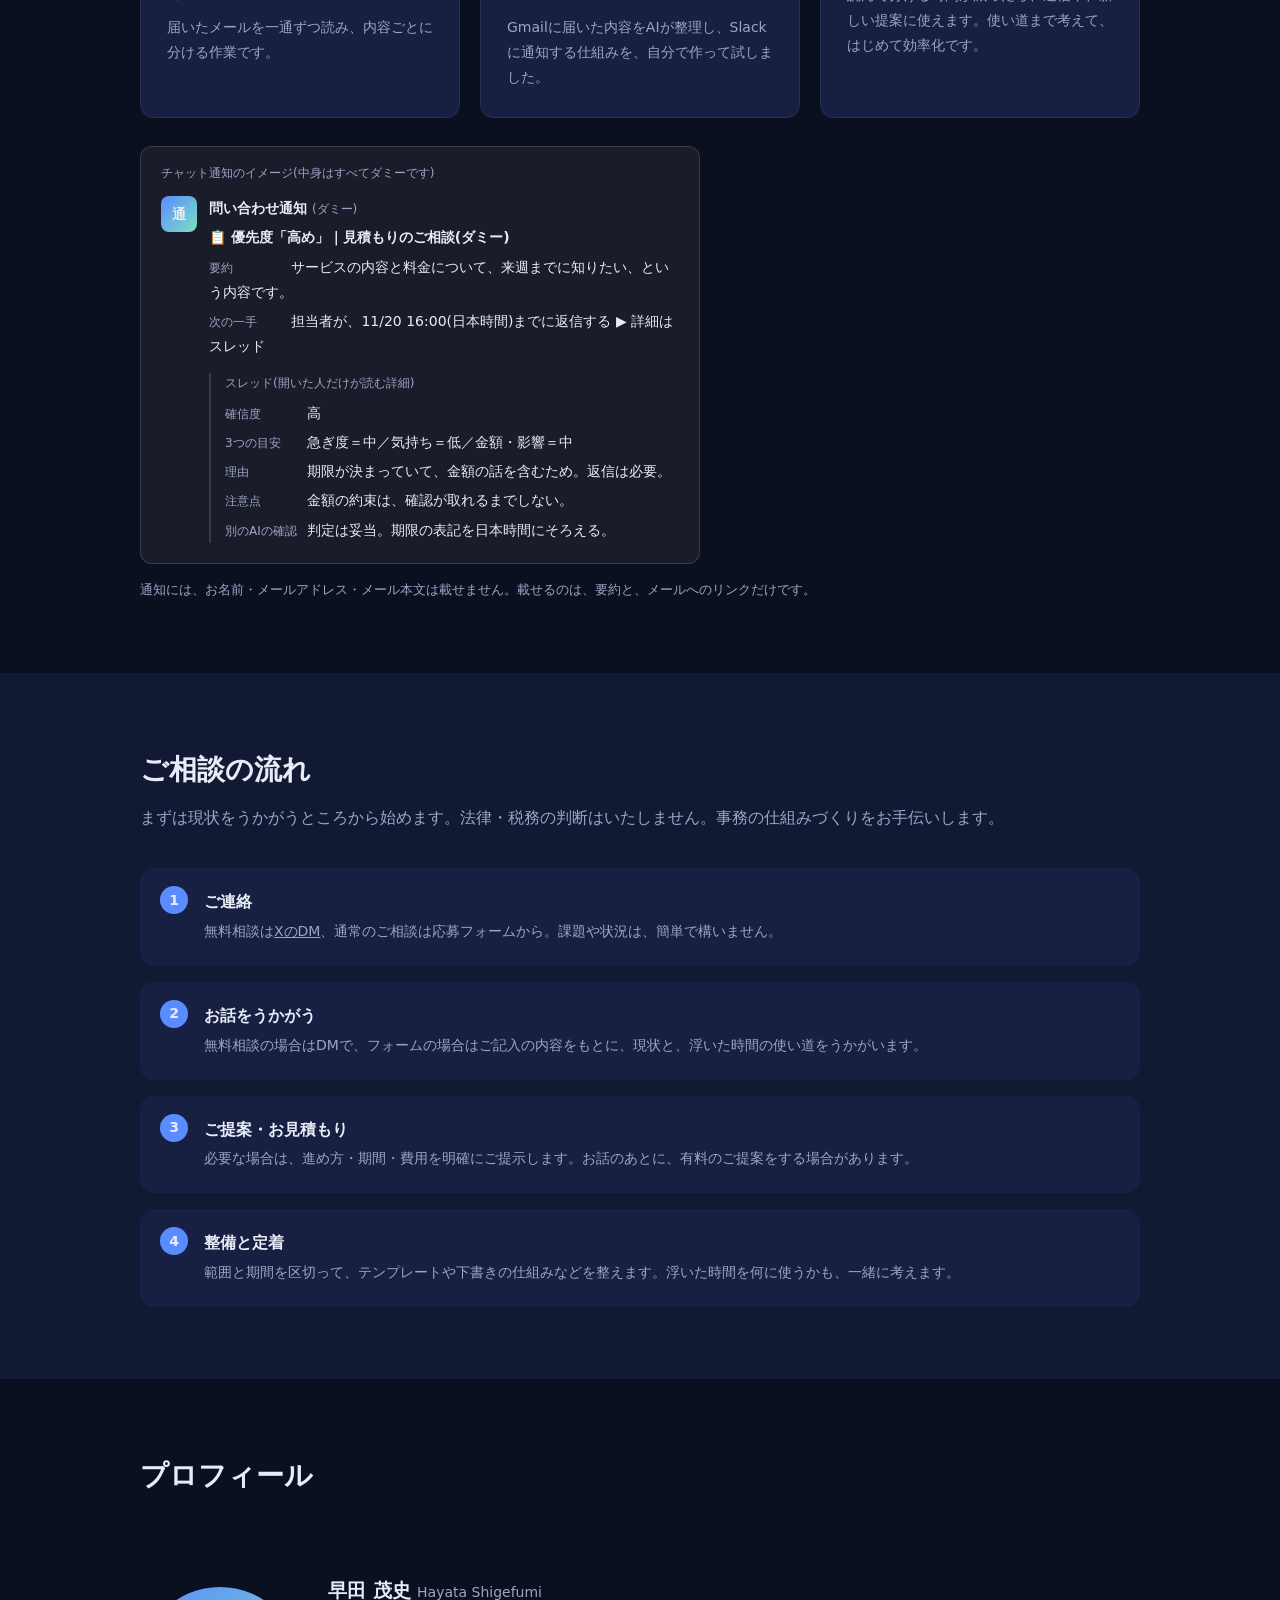
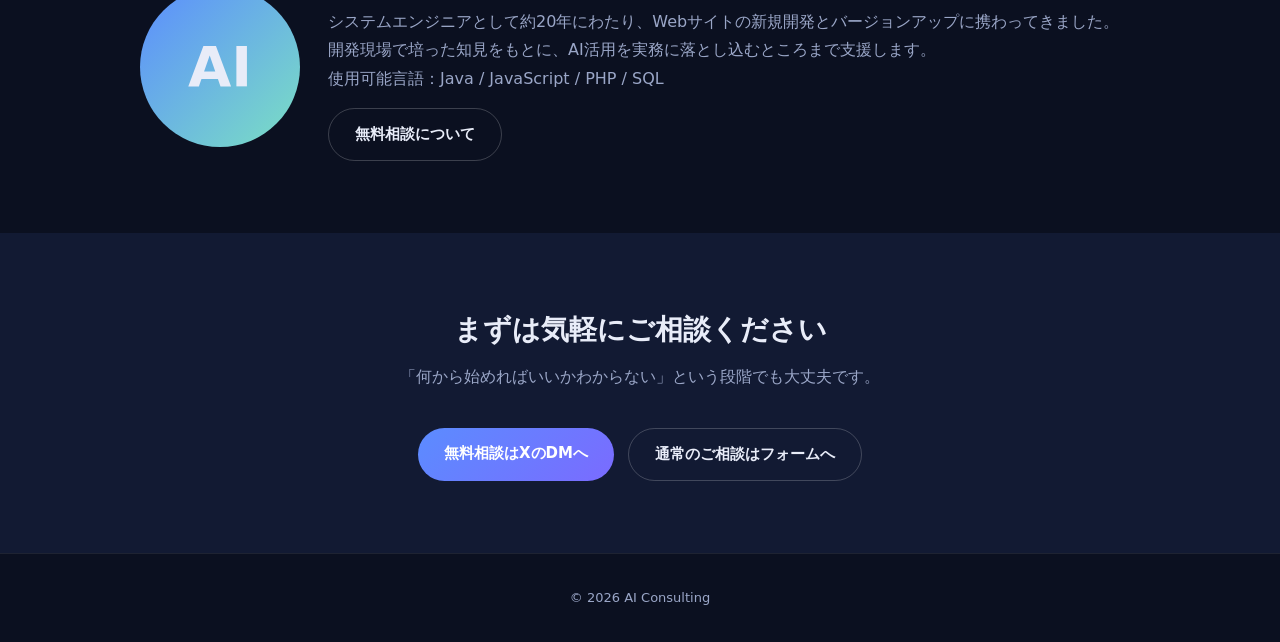
==== commit 8b23e6a3: "「自分で試した検証」の節と通知の画面(ダミー)を追加 Co-Authored-By: Claude Sonnet 5.5 <noreply@anthropic.com>" ====
--- a/index.html
+++ b/index.html
@@ -58,6 +58,51 @@
     </div>
   </section>
 
+  <section id="verify" style="padding-top:0">
+    <div class="wrap">
+      <h2>自分で試した検証</h2>
+      <p class="lead">ダミーのメールで試した記録です。実際のお客様のデータは使っていません。</p>
+      <div class="grid">
+        <div class="card">
+          <div class="num">手間</div>
+          <h3>問い合わせメールを、読んで分ける</h3>
+          <p>届いたメールを一通ずつ読み、内容ごとに分ける作業です。</p>
+        </div>
+        <div class="card">
+          <div class="num">仕組み</div>
+          <h3>AIが整理して、Slackに知らせる</h3>
+          <p>Gmailに届いた内容をAIが整理し、Slackに通知する仕組みを、自分で作って試しました。</p>
+        </div>
+        <div class="card">
+          <div class="num">その先</div>
+          <h3>浮いた時間を、何に使うか</h3>
+          <p>読んで分ける時間が減ったら、返信や、新しい提案に使えます。使い道まで考えて、はじめて効率化です。</p>
+        </div>
+      </div>
+      <div class="mock" role="group" aria-label="通知のイメージ(ダミー)">
+        <div class="mock-bar">チャット通知のイメージ(中身はすべてダミーです)</div>
+        <div class="mock-msg">
+          <div class="mock-ava">通</div>
+          <div>
+            <div class="mock-name">問い合わせ通知 <span>(ダミー)</span></div>
+            <p class="mock-line"><b>📋 優先度「高め」｜見積もりのご相談(ダミー)</b></p>
+            <p class="mock-line"><span>要約</span>サービスの内容と料金について、来週までに知りたい、という内容です。</p>
+            <p class="mock-line"><span>次の一手</span>担当者が、11/20 16:00(日本時間)までに返信する ▶ 詳細はスレッド</p>
+          </div>
+        </div>
+        <div class="mock-thread">
+          <div class="mock-thread-bar">スレッド(開いた人だけが読む詳細)</div>
+          <p class="mock-line"><span>確信度</span>高</p>
+          <p class="mock-line"><span>3つの目安</span>急ぎ度＝中／気持ち＝低／金額・影響＝中</p>
+          <p class="mock-line"><span>理由</span>期限が決まっていて、金額の話を含むため。返信は必要。</p>
+          <p class="mock-line"><span>注意点</span>金額の約束は、確認が取れるまでしない。</p>
+          <p class="mock-line"><span>別のAIの確認</span>判定は妥当。期限の表記を日本時間にそろえる。</p>
+        </div>
+      </div>
+      <p class="note" style="margin-top:14px">通知には、お名前・メールアドレス・メール本文は載せません。載せるのは、要約と、メールへのリンクだけです。</p>
+    </div>
+  </section>
+
   <section id="flow" class="alt">
     <div class="wrap">
       <h2>ご相談の流れ</h2>
--- a/style.css
+++ b/style.css
@@ -71,6 +71,18 @@
 @media (max-width: 640px) { .profile { grid-template-columns: 1fr; } nav a.hide { display: none; } }
 
 .cta-band { text-align: center; }
+
+/* 通知のイメージ(ダミー) */
+.mock { margin-top: 28px; max-width: 560px; background: #1a1d29; border: 1px solid #ffffff22; border-radius: 12px; padding: 16px 20px 20px; }
+.mock-bar { color: var(--muted); font-size: 12px; margin-bottom: 12px; }
+.mock-msg { display: flex; gap: 12px; }
+.mock-ava { width: 36px; height: 36px; border-radius: 8px; background: linear-gradient(135deg, var(--accent), var(--accent2)); display: grid; place-items: center; font-weight: 700; font-size: 14px; flex: none; }
+.mock-name { font-weight: 700; font-size: 14px; }
+.mock-name span { color: var(--muted); font-weight: 400; font-size: 12px; }
+.mock-line { font-size: 14px; margin-top: 4px; color: var(--text); }
+.mock-line span { display: inline-block; min-width: 6.2em; margin-right: 8px; color: var(--muted); font-size: 12px; }
+.mock-thread { margin: 14px 0 0 48px; padding-left: 14px; border-left: 2px solid #ffffff22; }
+.mock-thread-bar { color: var(--muted); font-size: 12px; margin-bottom: 6px; }
 footer { padding: 32px 0; text-align: center; color: var(--muted); font-size: 13px; border-top: 1px solid #ffffff14; }
 
 /* form */
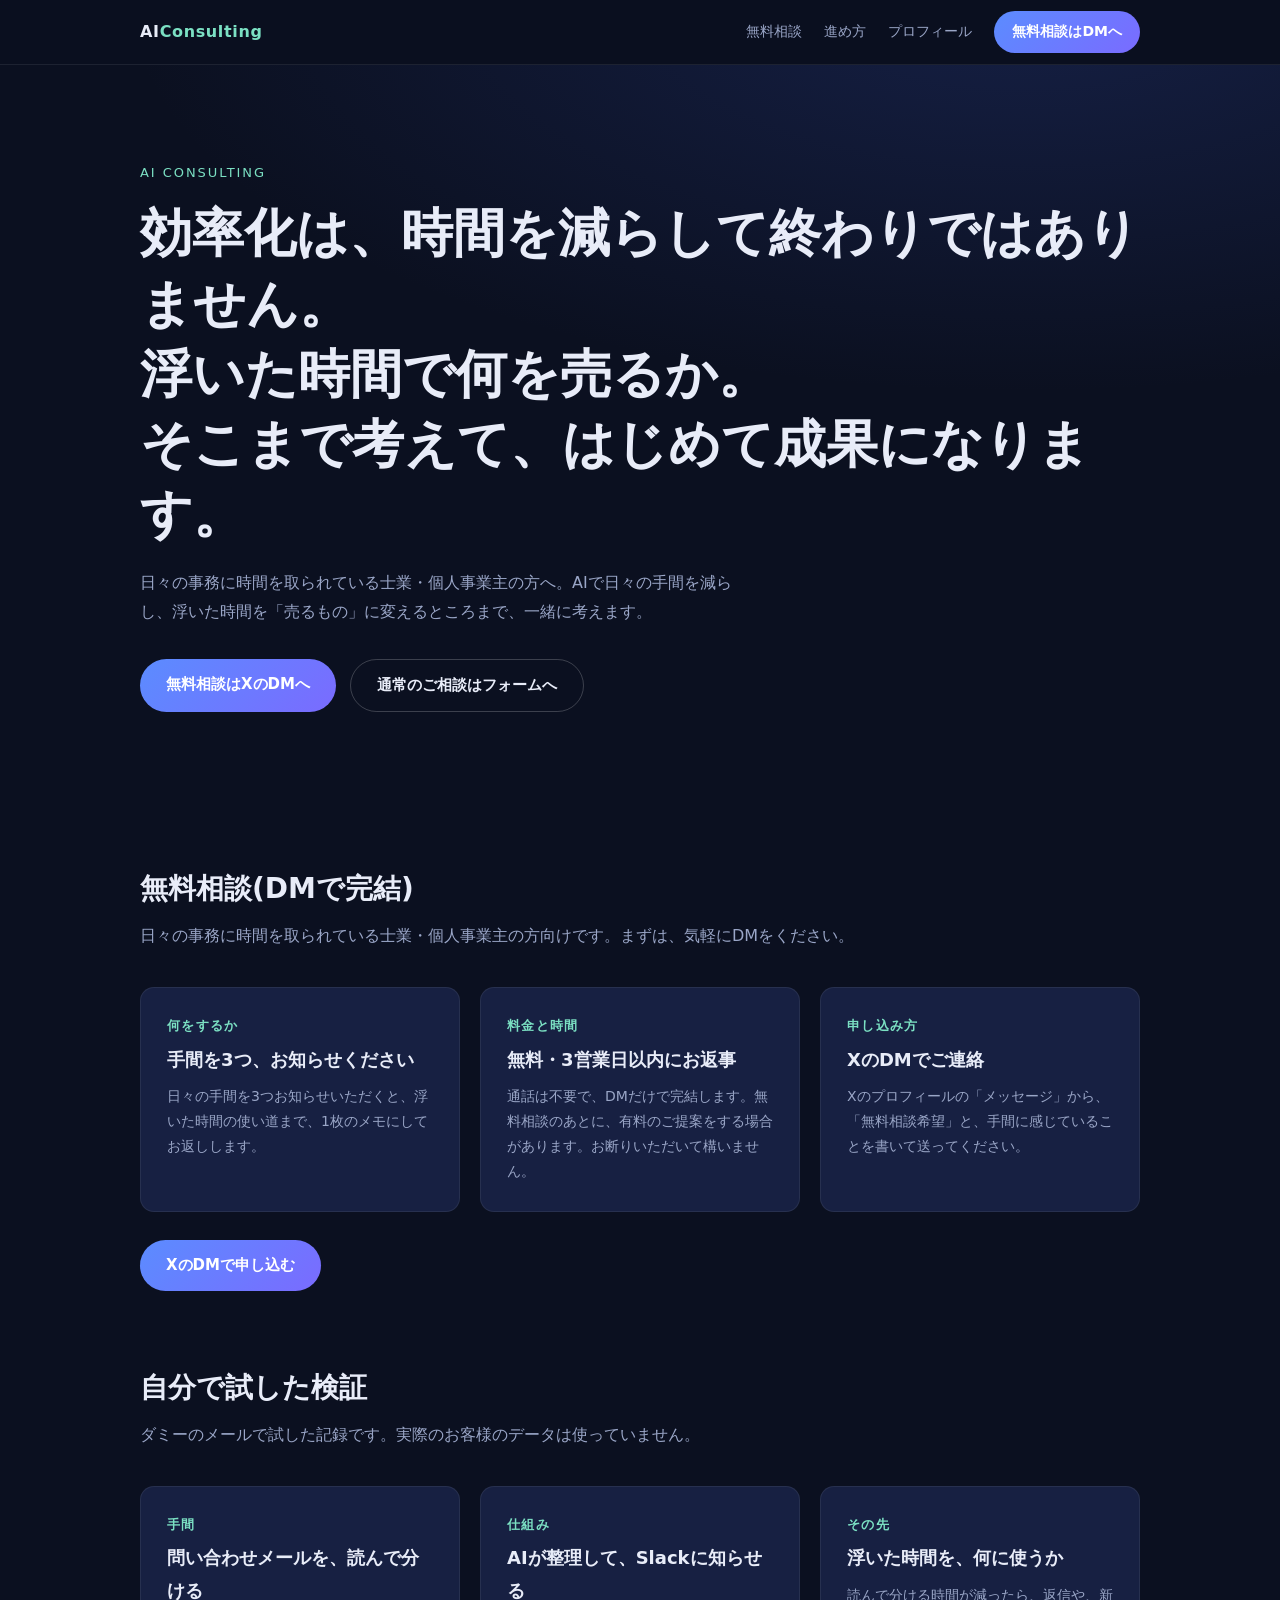
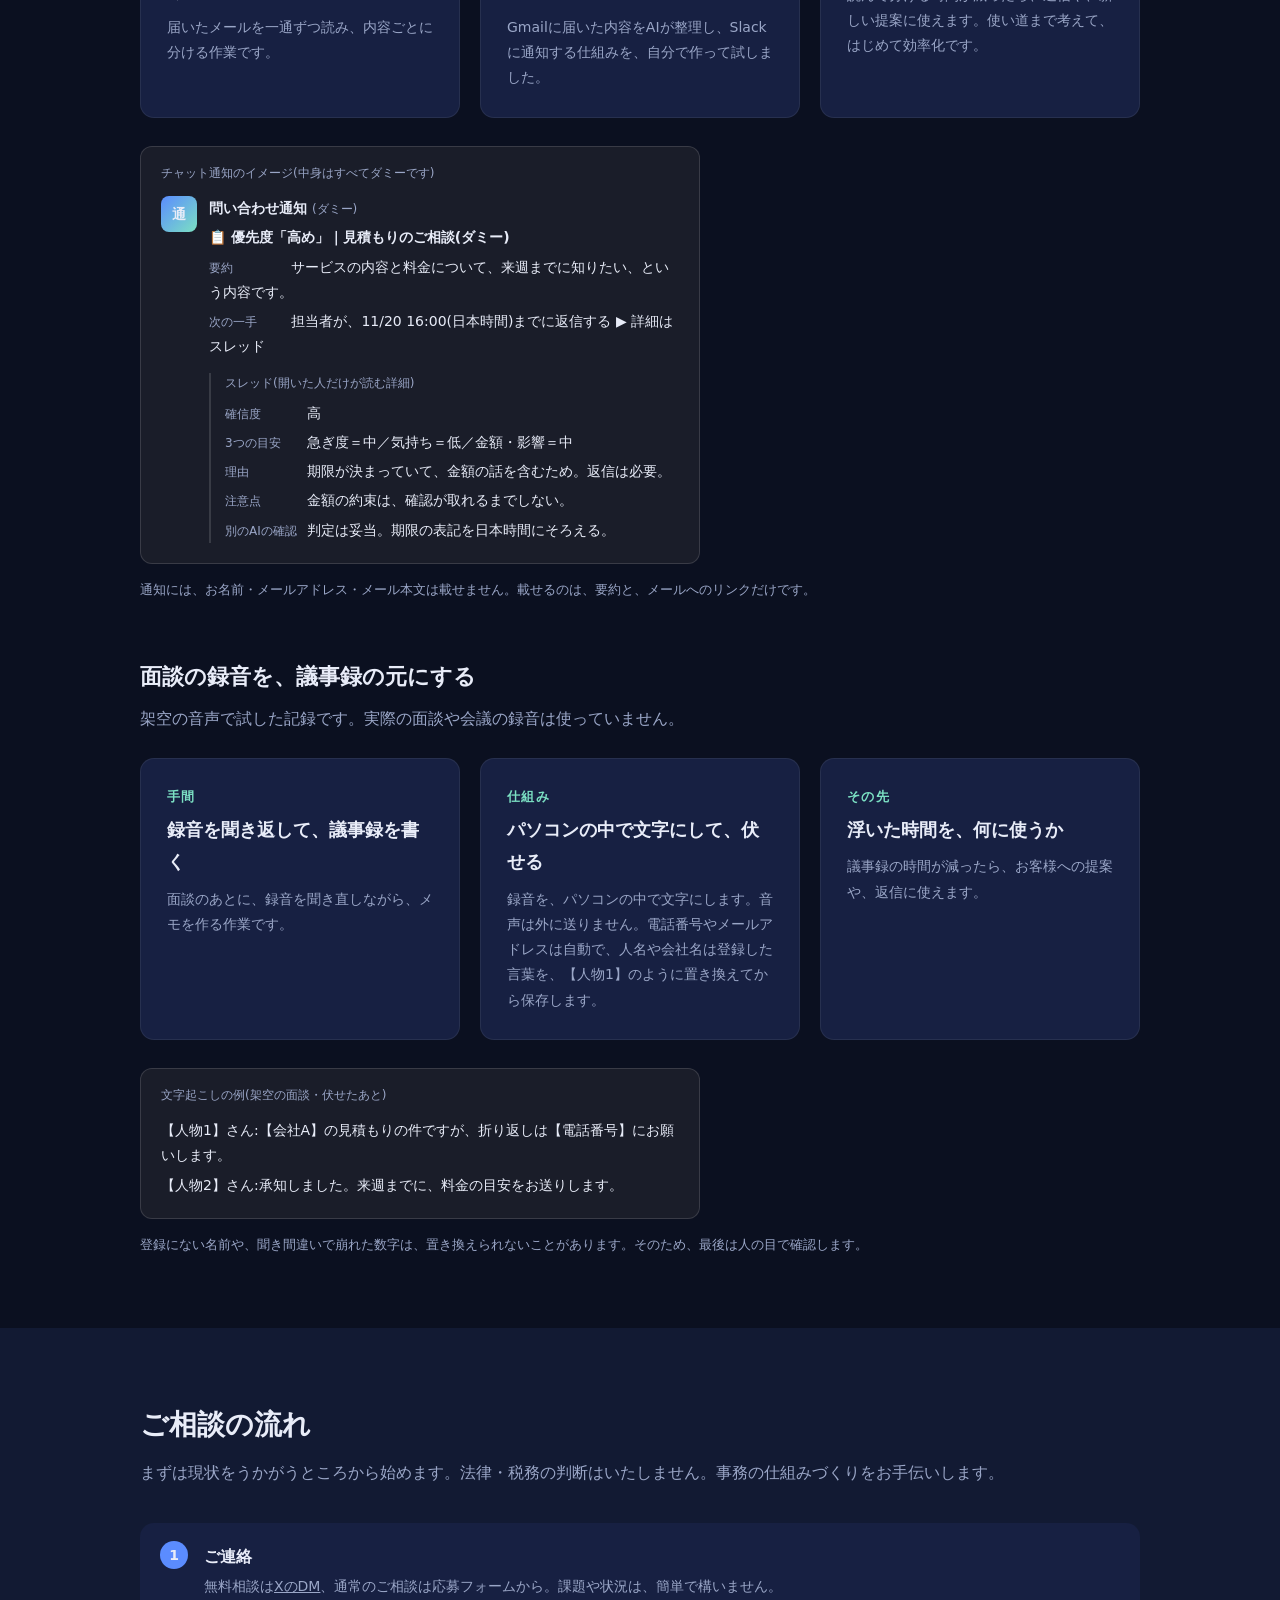
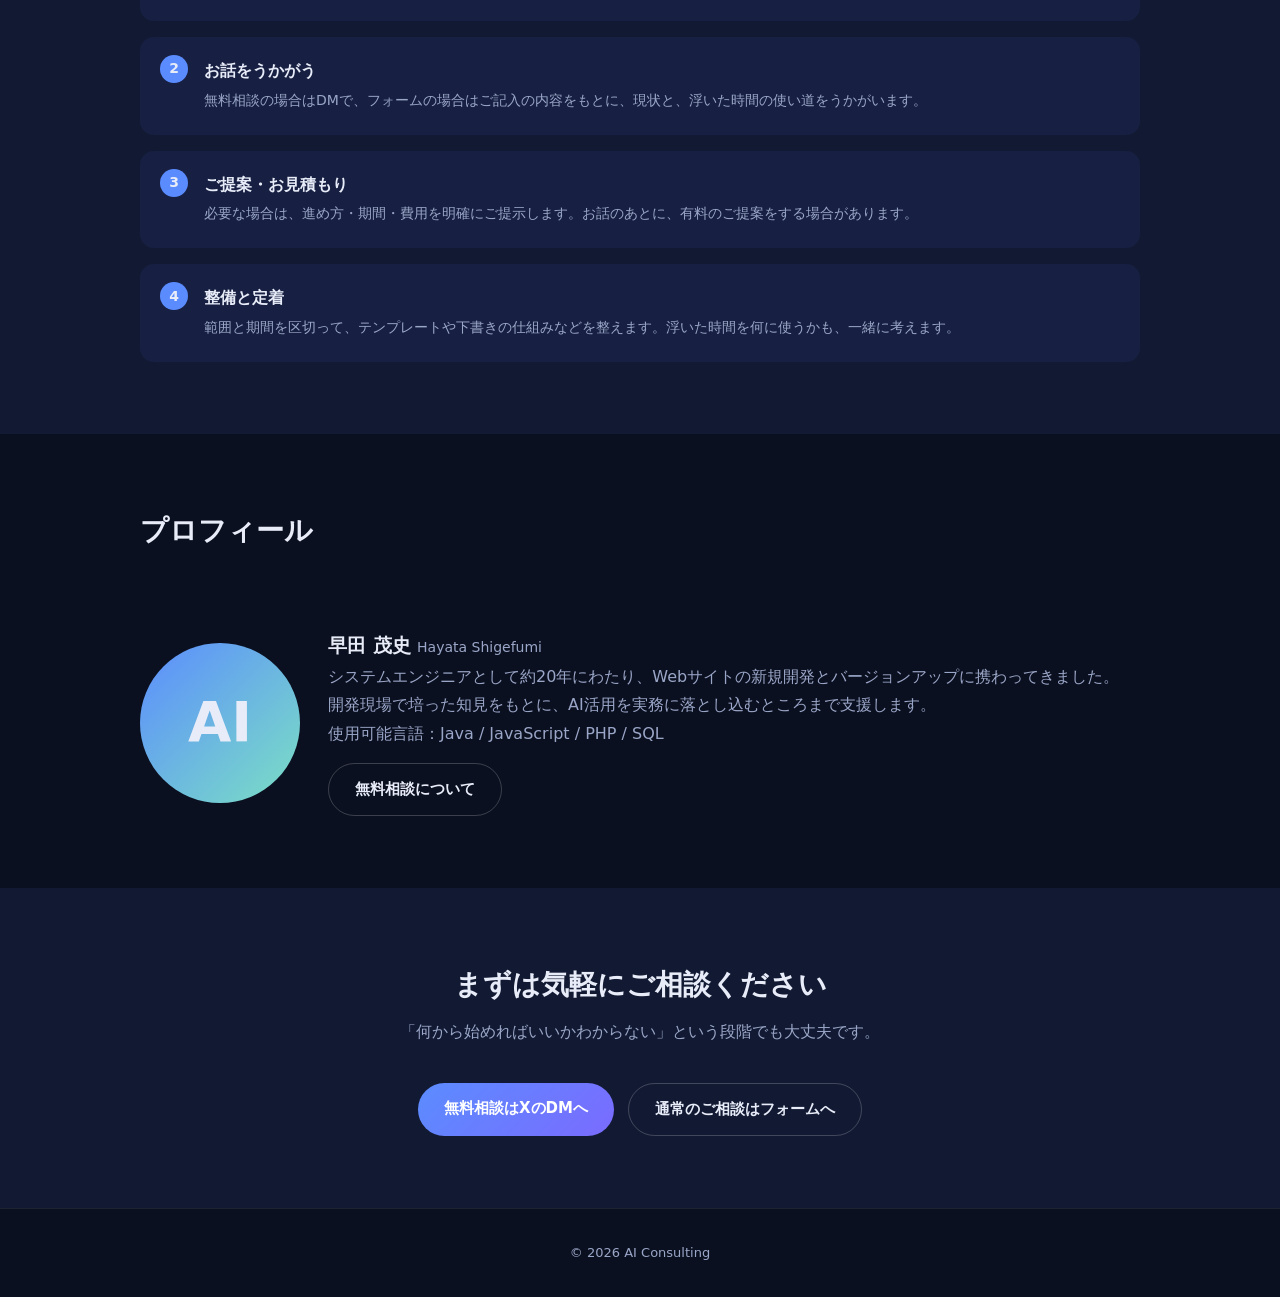
==== commit b958c571: "文字起こしと個人情報のマスクの説明を追加 Co-Authored-By: Claude Sonnet 5.5 <noreply@anthropic.com>" ====
--- a/index.html
+++ b/index.html
@@ -100,6 +100,32 @@
         </div>
       </div>
       <p class="note" style="margin-top:14px">通知には、お名前・メールアドレス・メール本文は載せません。載せるのは、要約と、メールへのリンクだけです。</p>
+
+      <h3 style="margin:56px 0 8px;font-size:22px">面談の録音を、議事録の元にする</h3>
+      <p class="lead" style="margin-bottom:24px">架空の音声で試した記録です。実際の面談や会議の録音は使っていません。</p>
+      <div class="grid">
+        <div class="card">
+          <div class="num">手間</div>
+          <h3>録音を聞き返して、議事録を書く</h3>
+          <p>面談のあとに、録音を聞き直しながら、メモを作る作業です。</p>
+        </div>
+        <div class="card">
+          <div class="num">仕組み</div>
+          <h3>パソコンの中で文字にして、伏せる</h3>
+          <p>録音を、パソコンの中で文字にします。音声は外に送りません。電話番号やメールアドレスは自動で、人名や会社名は登録した言葉を、【人物1】のように置き換えてから保存します。</p>
+        </div>
+        <div class="card">
+          <div class="num">その先</div>
+          <h3>浮いた時間を、何に使うか</h3>
+          <p>議事録の時間が減ったら、お客様への提案や、返信に使えます。</p>
+        </div>
+      </div>
+      <div class="mock" role="group" aria-label="文字起こしの例(架空)">
+        <div class="mock-bar">文字起こしの例(架空の面談・伏せたあと)</div>
+        <p class="mock-line">【人物1】さん:【会社A】の見積もりの件ですが、折り返しは【電話番号】にお願いします。</p>
+        <p class="mock-line">【人物2】さん:承知しました。来週までに、料金の目安をお送りします。</p>
+      </div>
+      <p class="note" style="margin-top:14px">登録にない名前や、聞き間違いで崩れた数字は、置き換えられないことがあります。そのため、最後は人の目で確認します。</p>
     </div>
   </section>
 
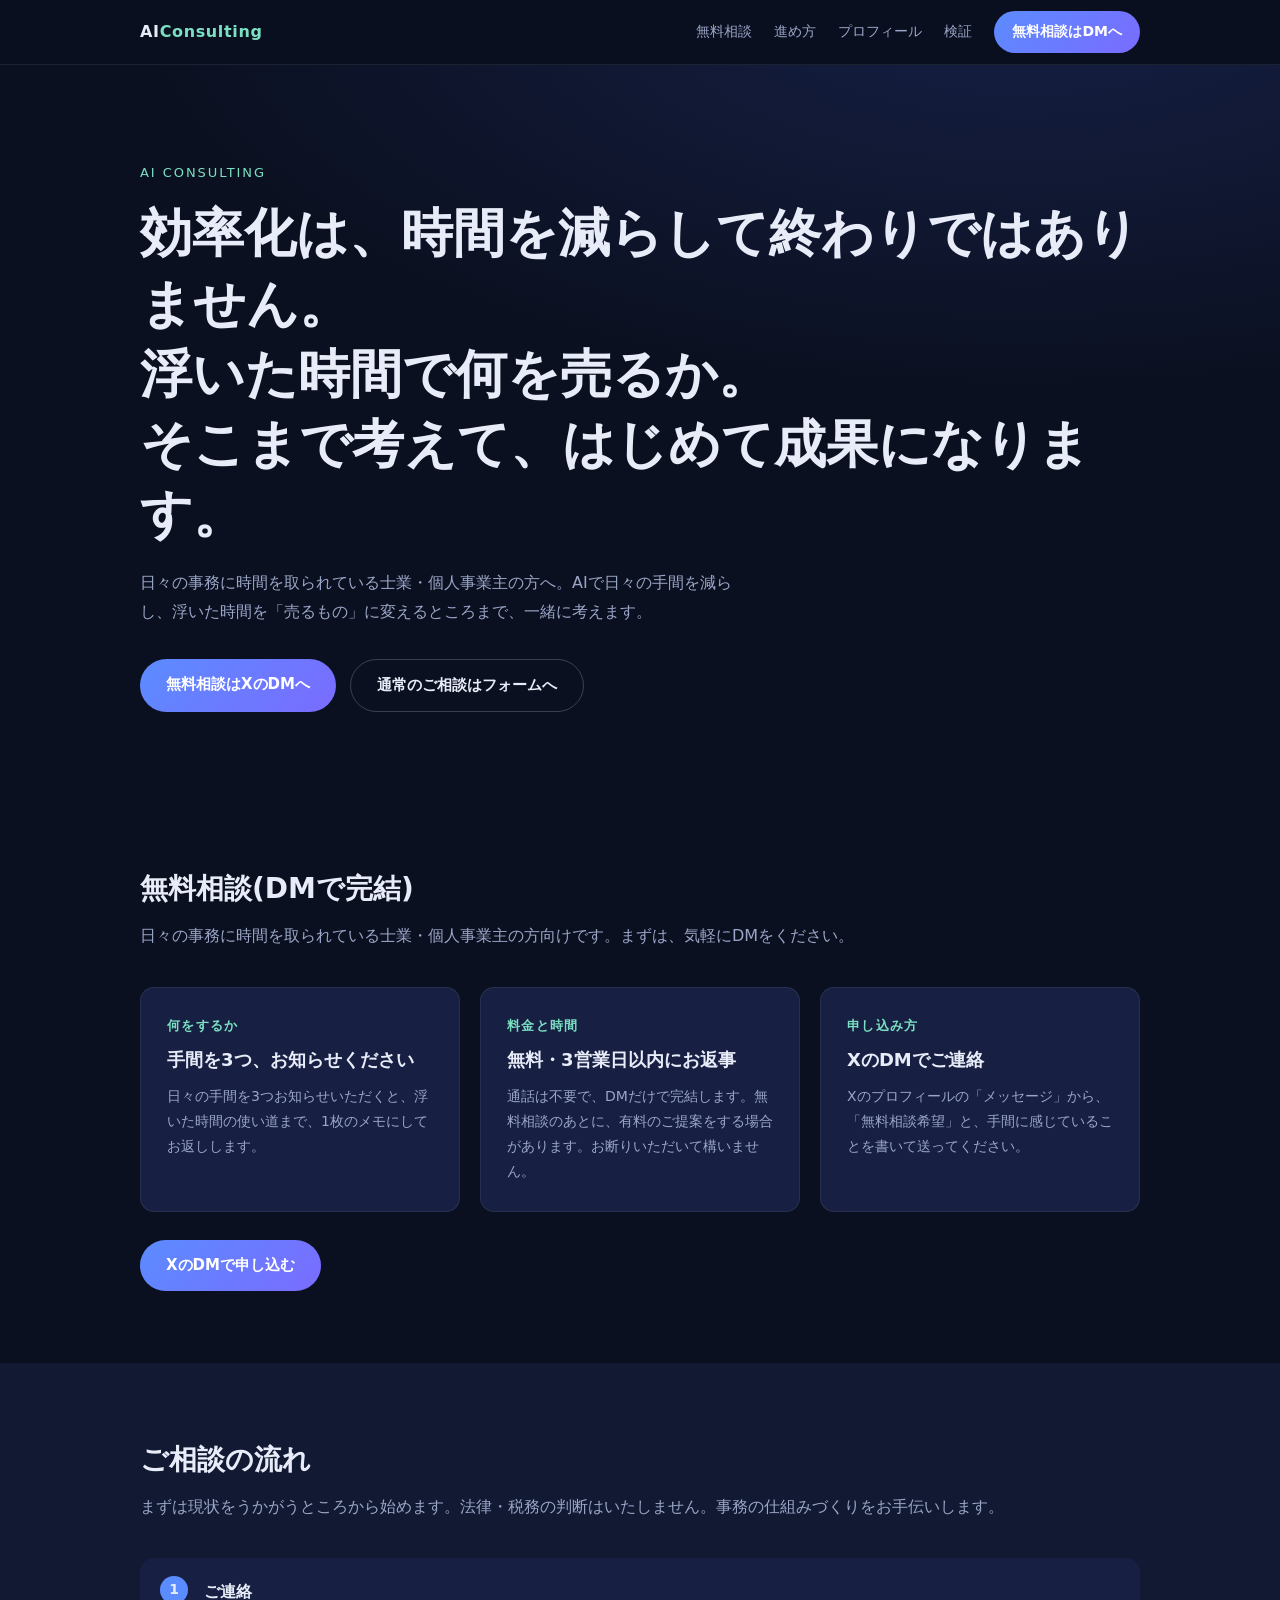
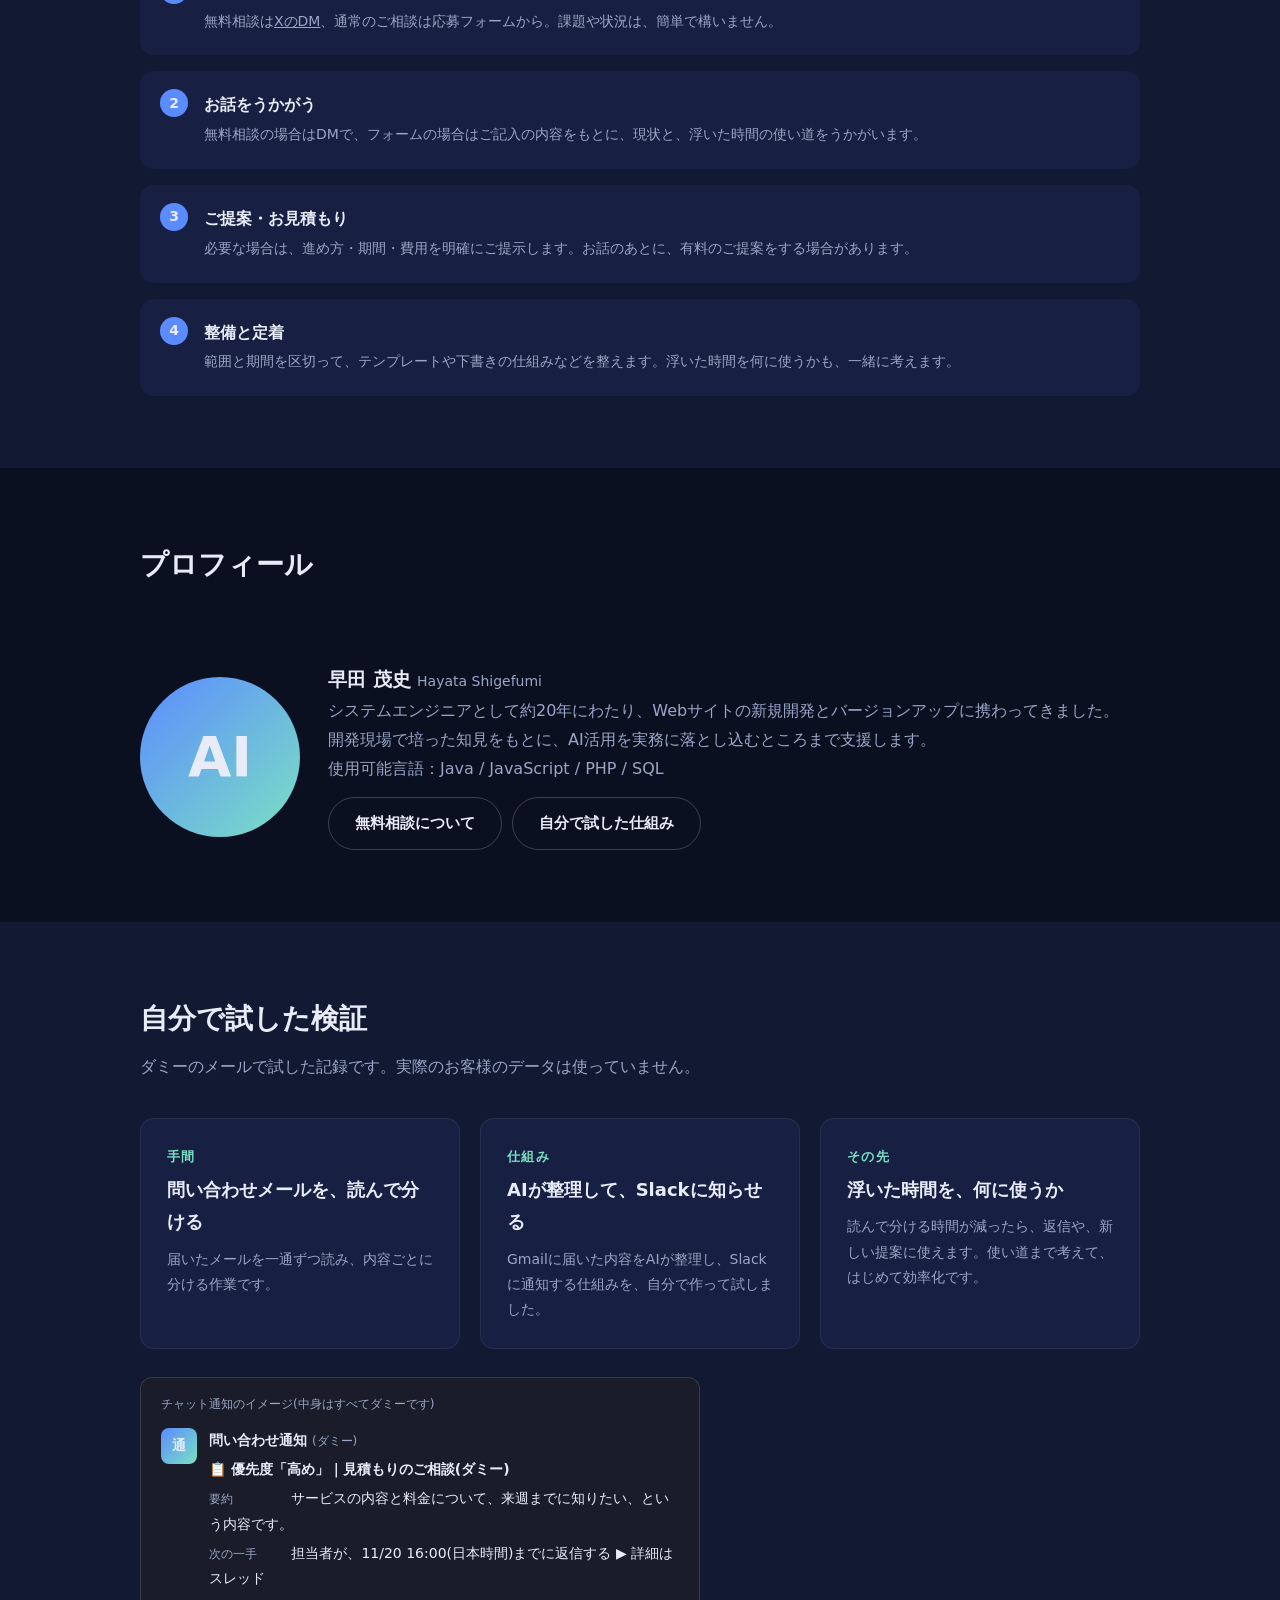
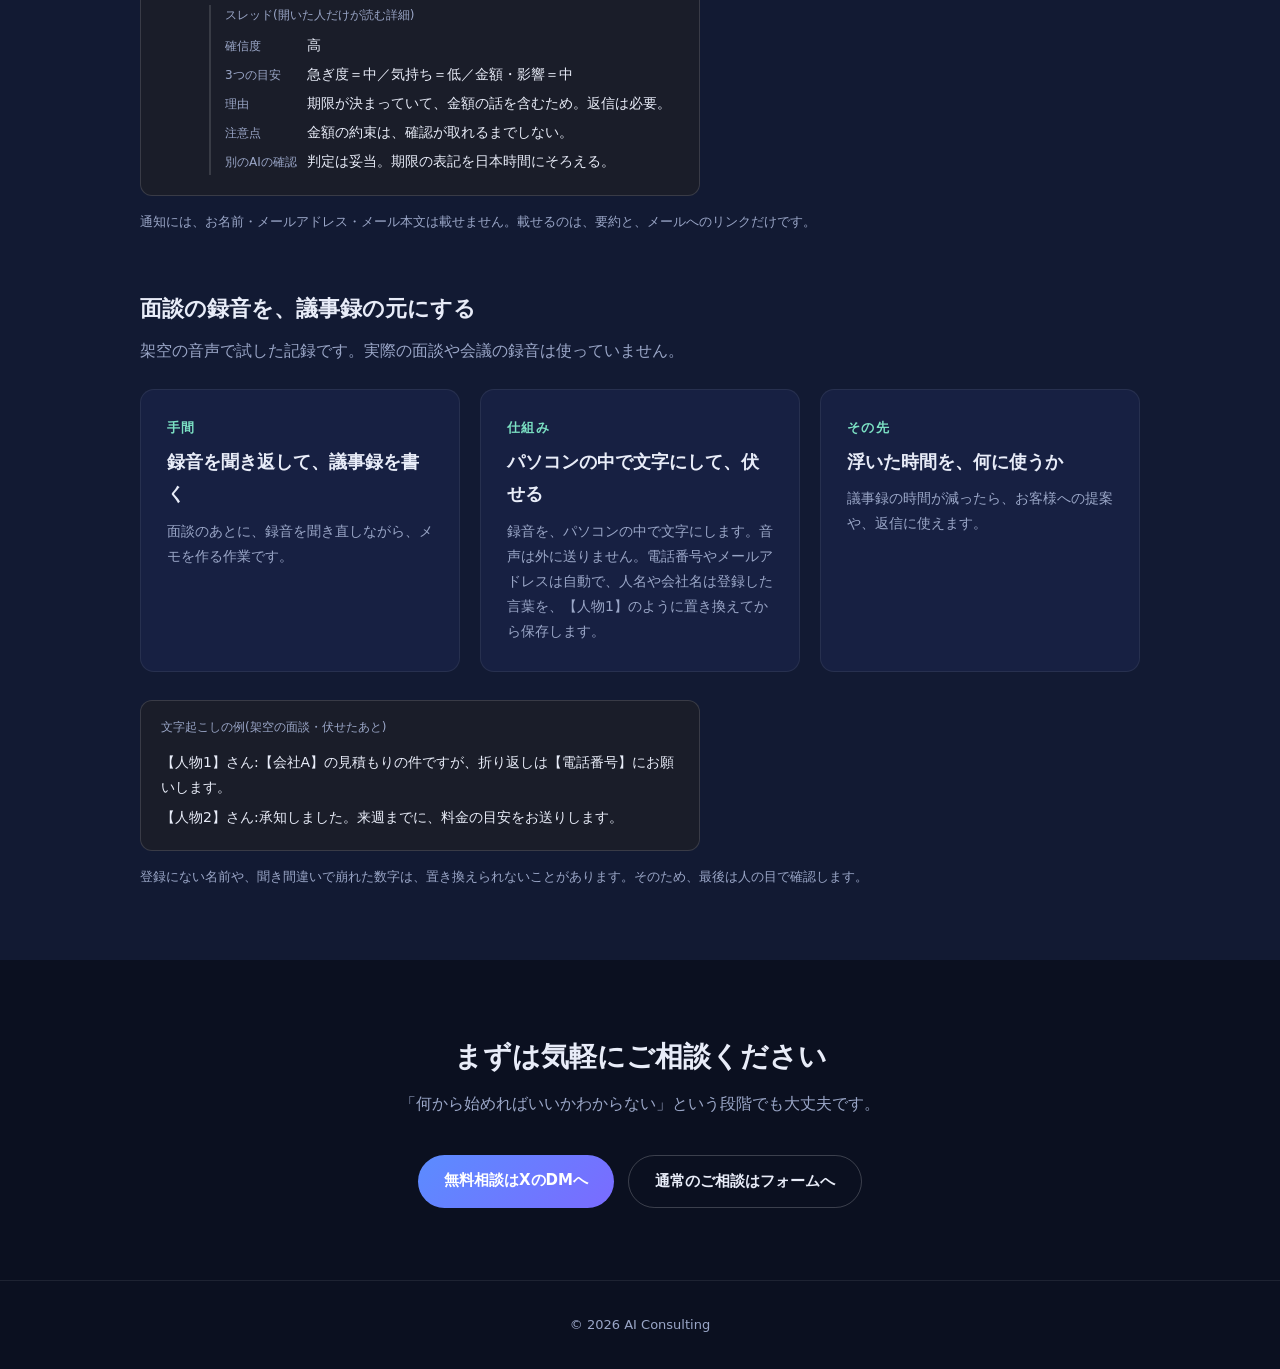
==== commit 0c0791cf: "自分で試した検証をプロフィールの下に移動し、メニューとボタンを追加 Co-Authored-By: Claude Sonnet 5.5 <noreply@anthropic.com>" ====
--- a/index.html
+++ b/index.html
@@ -15,6 +15,7 @@
       <a href="#free" class="hide">無料相談</a>
       <a href="#flow" class="hide">進め方</a>
       <a href="#about" class="hide">プロフィール</a>
+      <a href="#verify" class="hide">検証</a>
       <a href="https://x.com/kuronekoChance" target="_blank" rel="noopener" class="btn">無料相談はDMへ</a>
     </nav>
   </div>
@@ -58,7 +59,35 @@
     </div>
   </section>
 
-  <section id="verify" style="padding-top:0">
+  <section id="flow" class="alt">
+    <div class="wrap">
+      <h2>ご相談の流れ</h2>
+      <p class="lead">まずは現状をうかがうところから始めます。法律・税務の判断はいたしません。事務の仕組みづくりをお手伝いします。</p>
+      <ol class="steps">
+        <li><b>ご連絡</b><span>無料相談は<a href="https://x.com/kuronekoChance" target="_blank" rel="noopener" style="text-decoration:underline">XのDM</a>、通常のご相談は応募フォームから。課題や状況は、簡単で構いません。</span></li>
+        <li><b>お話をうかがう</b><span>無料相談の場合はDMで、フォームの場合はご記入の内容をもとに、現状と、浮いた時間の使い道をうかがいます。</span></li>
+        <li><b>ご提案・お見積もり</b><span>必要な場合は、進め方・期間・費用を明確にご提示します。お話のあとに、有料のご提案をする場合があります。</span></li>
+        <li><b>整備と定着</b><span>範囲と期間を区切って、テンプレートや下書きの仕組みなどを整えます。浮いた時間を何に使うかも、一緒に考えます。</span></li>
+      </ol>
+    </div>
+  </section>
+
+  <section id="about">
+    <div class="wrap">
+      <h2>プロフィール</h2>
+      <p class="lead">&nbsp;</p>
+      <div class="profile">
+        <div class="avatar">AI</div>
+        <div>
+          <h3>早田 茂史 <span style="color:var(--muted);font-weight:400;font-size:14px">Hayata Shigefumi</span></h3>
+          <p style="color:var(--muted)">システムエンジニアとして約20年にわたり、Webサイトの新規開発とバージョンアップに携わってきました。<br>開発現場で培った知見をもとに、AI活用を実務に落とし込むところまで支援します。<br>使用可能言語：Java / JavaScript / PHP / SQL</p>
+          <p style="margin-top:14px;display:flex;gap:10px;flex-wrap:wrap"><a href="#free" class="btn ghost">無料相談について</a><a href="#verify" class="btn ghost">自分で試した仕組み</a></p>
+        </div>
+      </div>
+    </div>
+  </section>
+
+  <section id="verify" class="alt">
     <div class="wrap">
       <h2>自分で試した検証</h2>
       <p class="lead">ダミーのメールで試した記録です。実際のお客様のデータは使っていません。</p>
@@ -129,35 +158,7 @@
     </div>
   </section>
 
-  <section id="flow" class="alt">
-    <div class="wrap">
-      <h2>ご相談の流れ</h2>
-      <p class="lead">まずは現状をうかがうところから始めます。法律・税務の判断はいたしません。事務の仕組みづくりをお手伝いします。</p>
-      <ol class="steps">
-        <li><b>ご連絡</b><span>無料相談は<a href="https://x.com/kuronekoChance" target="_blank" rel="noopener" style="text-decoration:underline">XのDM</a>、通常のご相談は応募フォームから。課題や状況は、簡単で構いません。</span></li>
-        <li><b>お話をうかがう</b><span>無料相談の場合はDMで、フォームの場合はご記入の内容をもとに、現状と、浮いた時間の使い道をうかがいます。</span></li>
-        <li><b>ご提案・お見積もり</b><span>必要な場合は、進め方・期間・費用を明確にご提示します。お話のあとに、有料のご提案をする場合があります。</span></li>
-        <li><b>整備と定着</b><span>範囲と期間を区切って、テンプレートや下書きの仕組みなどを整えます。浮いた時間を何に使うかも、一緒に考えます。</span></li>
-      </ol>
-    </div>
-  </section>
-
-  <section id="about">
-    <div class="wrap">
-      <h2>プロフィール</h2>
-      <p class="lead">&nbsp;</p>
-      <div class="profile">
-        <div class="avatar">AI</div>
-        <div>
-          <h3>早田 茂史 <span style="color:var(--muted);font-weight:400;font-size:14px">Hayata Shigefumi</span></h3>
-          <p style="color:var(--muted)">システムエンジニアとして約20年にわたり、Webサイトの新規開発とバージョンアップに携わってきました。<br>開発現場で培った知見をもとに、AI活用を実務に落とし込むところまで支援します。<br>使用可能言語：Java / JavaScript / PHP / SQL</p>
-          <p style="margin-top:14px"><a href="#free" class="btn ghost">無料相談について</a></p>
-        </div>
-      </div>
-    </div>
-  </section>
-
-  <section class="alt cta-band">
+  <section class="cta-band">
     <div class="wrap">
       <h2>まずは気軽にご相談ください</h2>
       <p class="lead">「何から始めればいいかわからない」という段階でも大丈夫です。</p>
